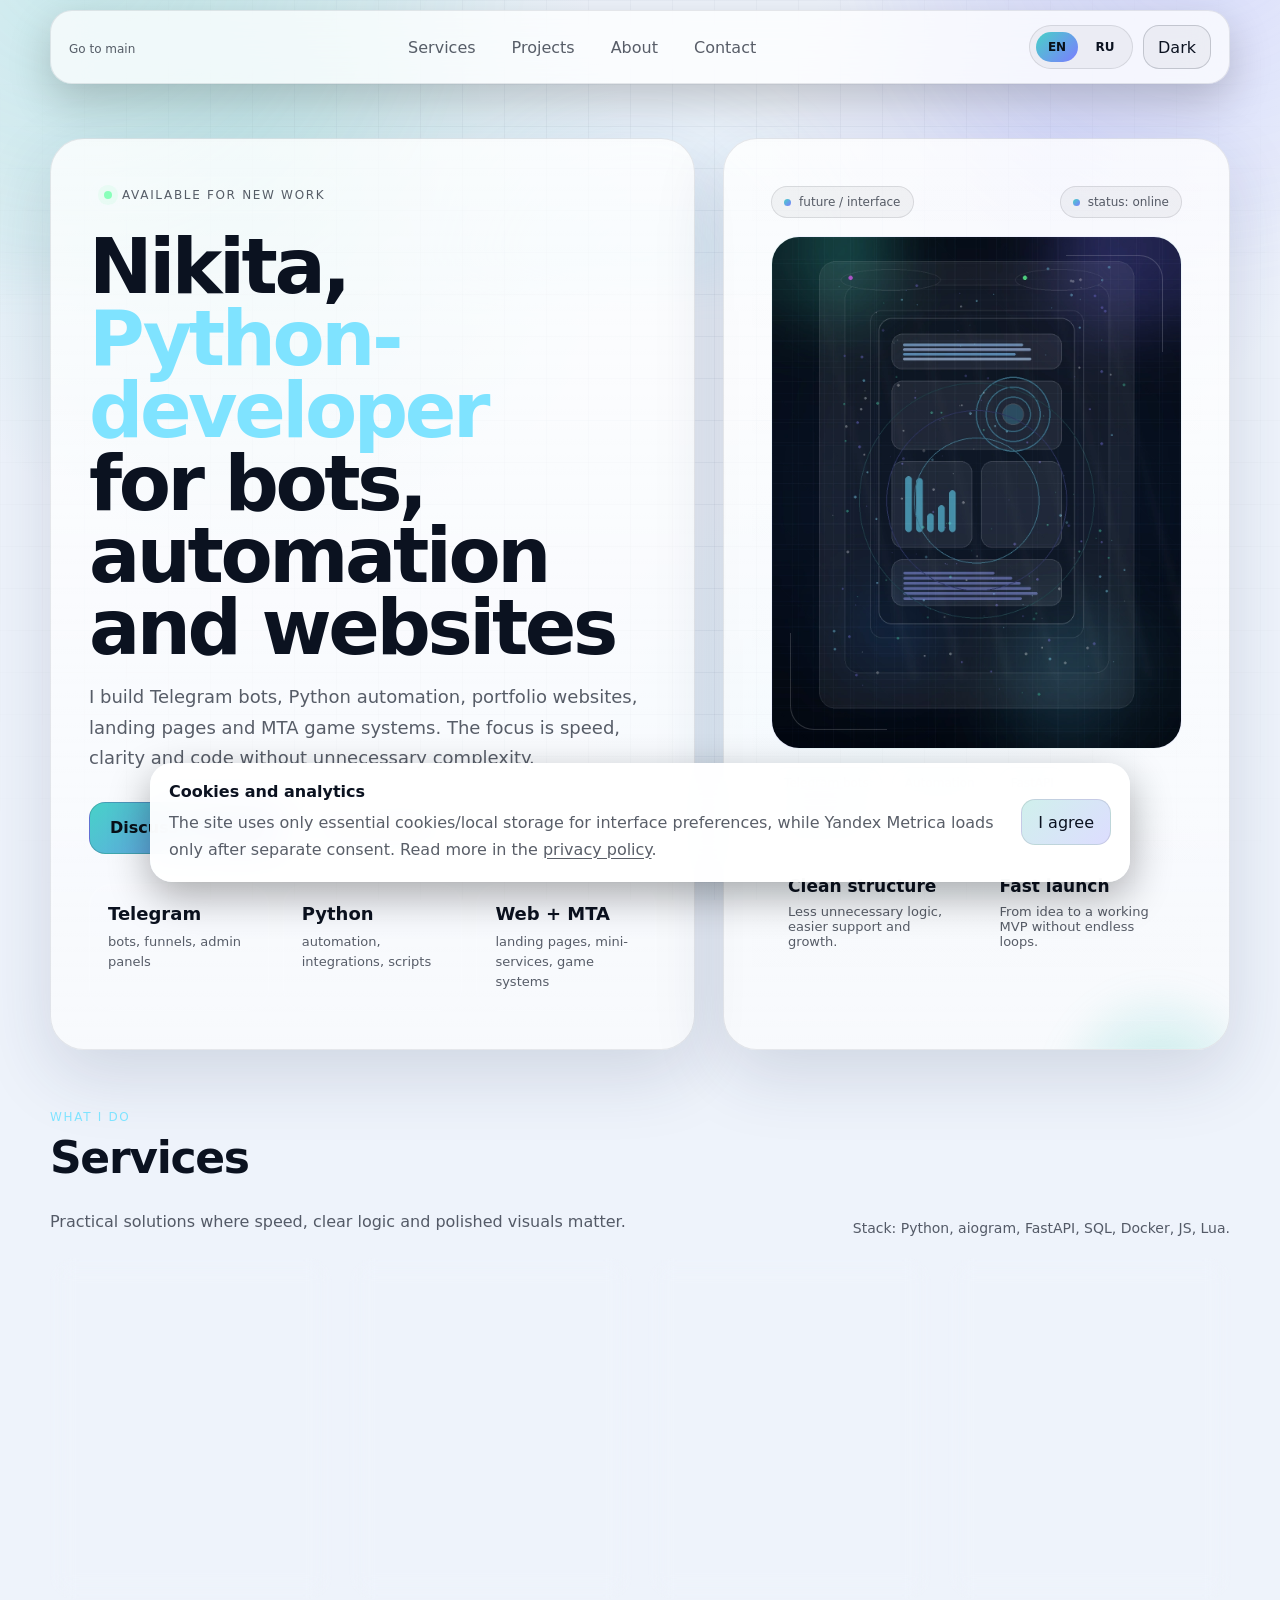
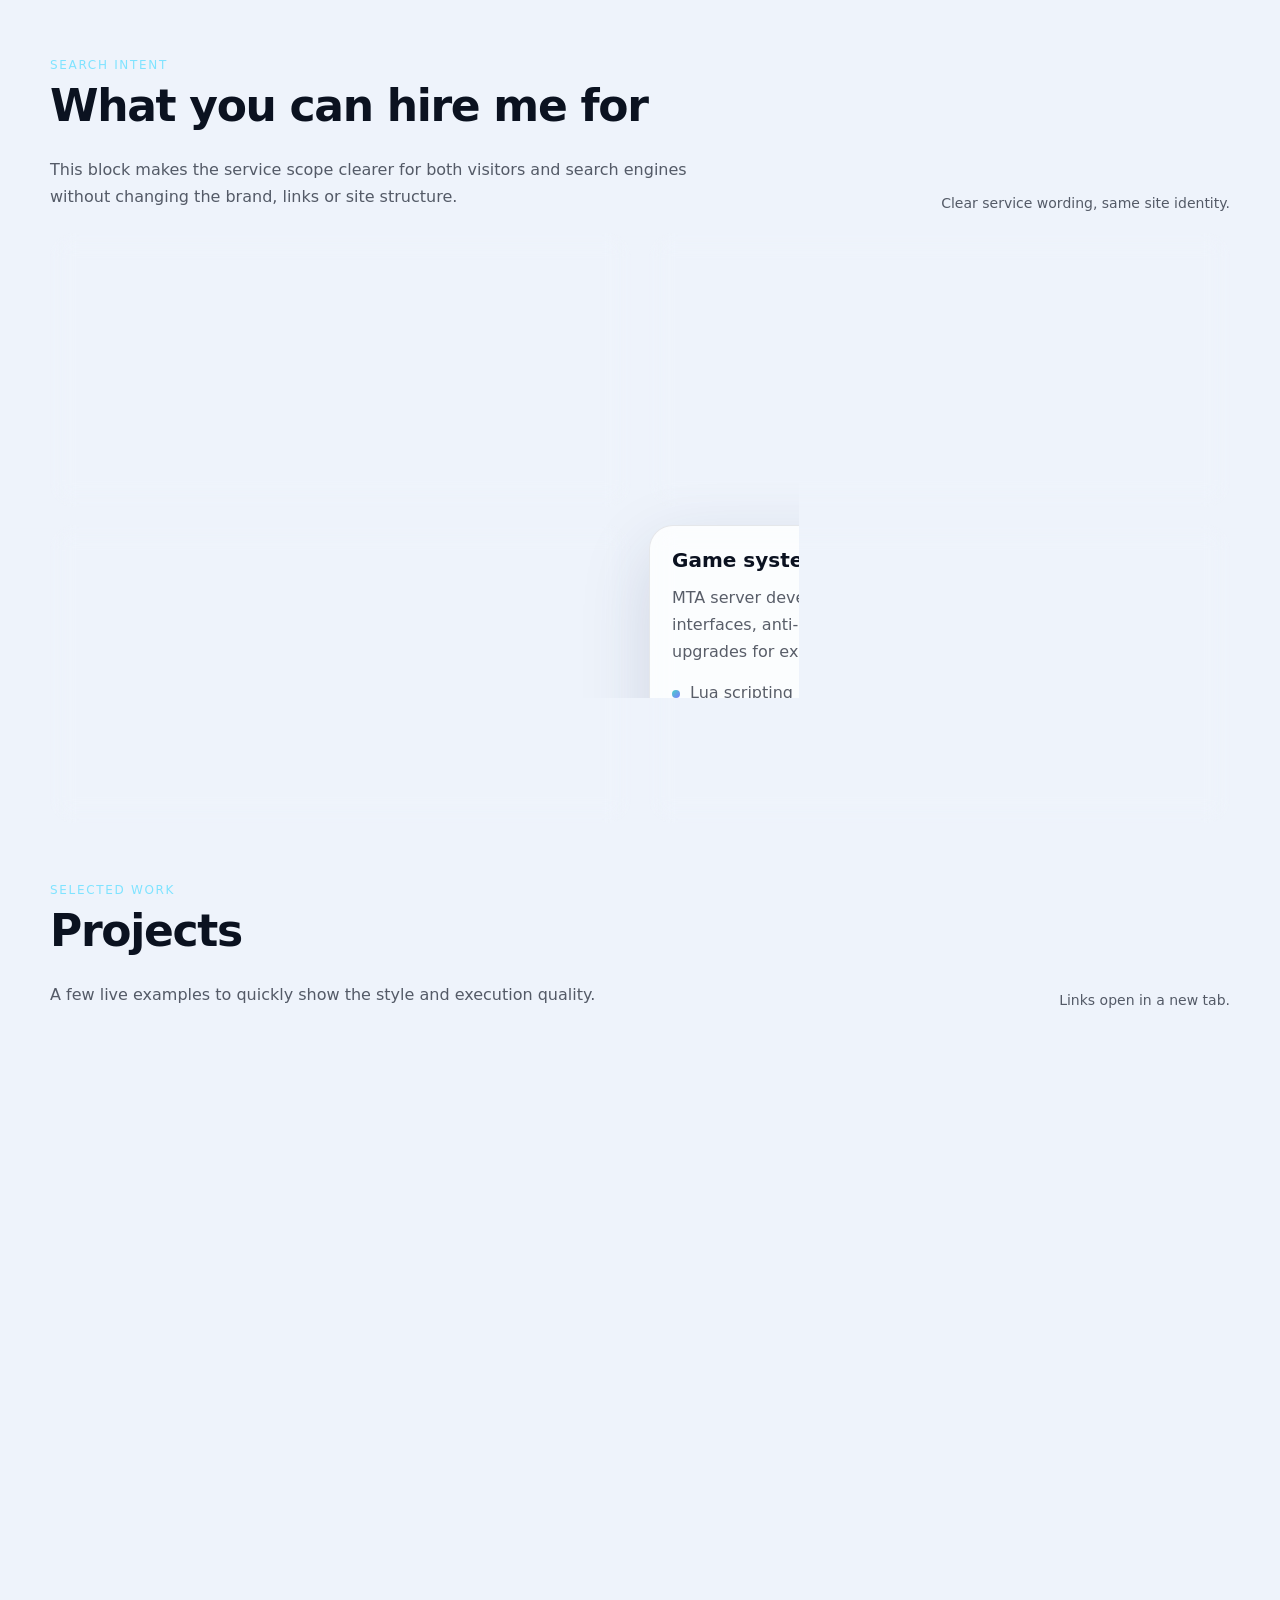
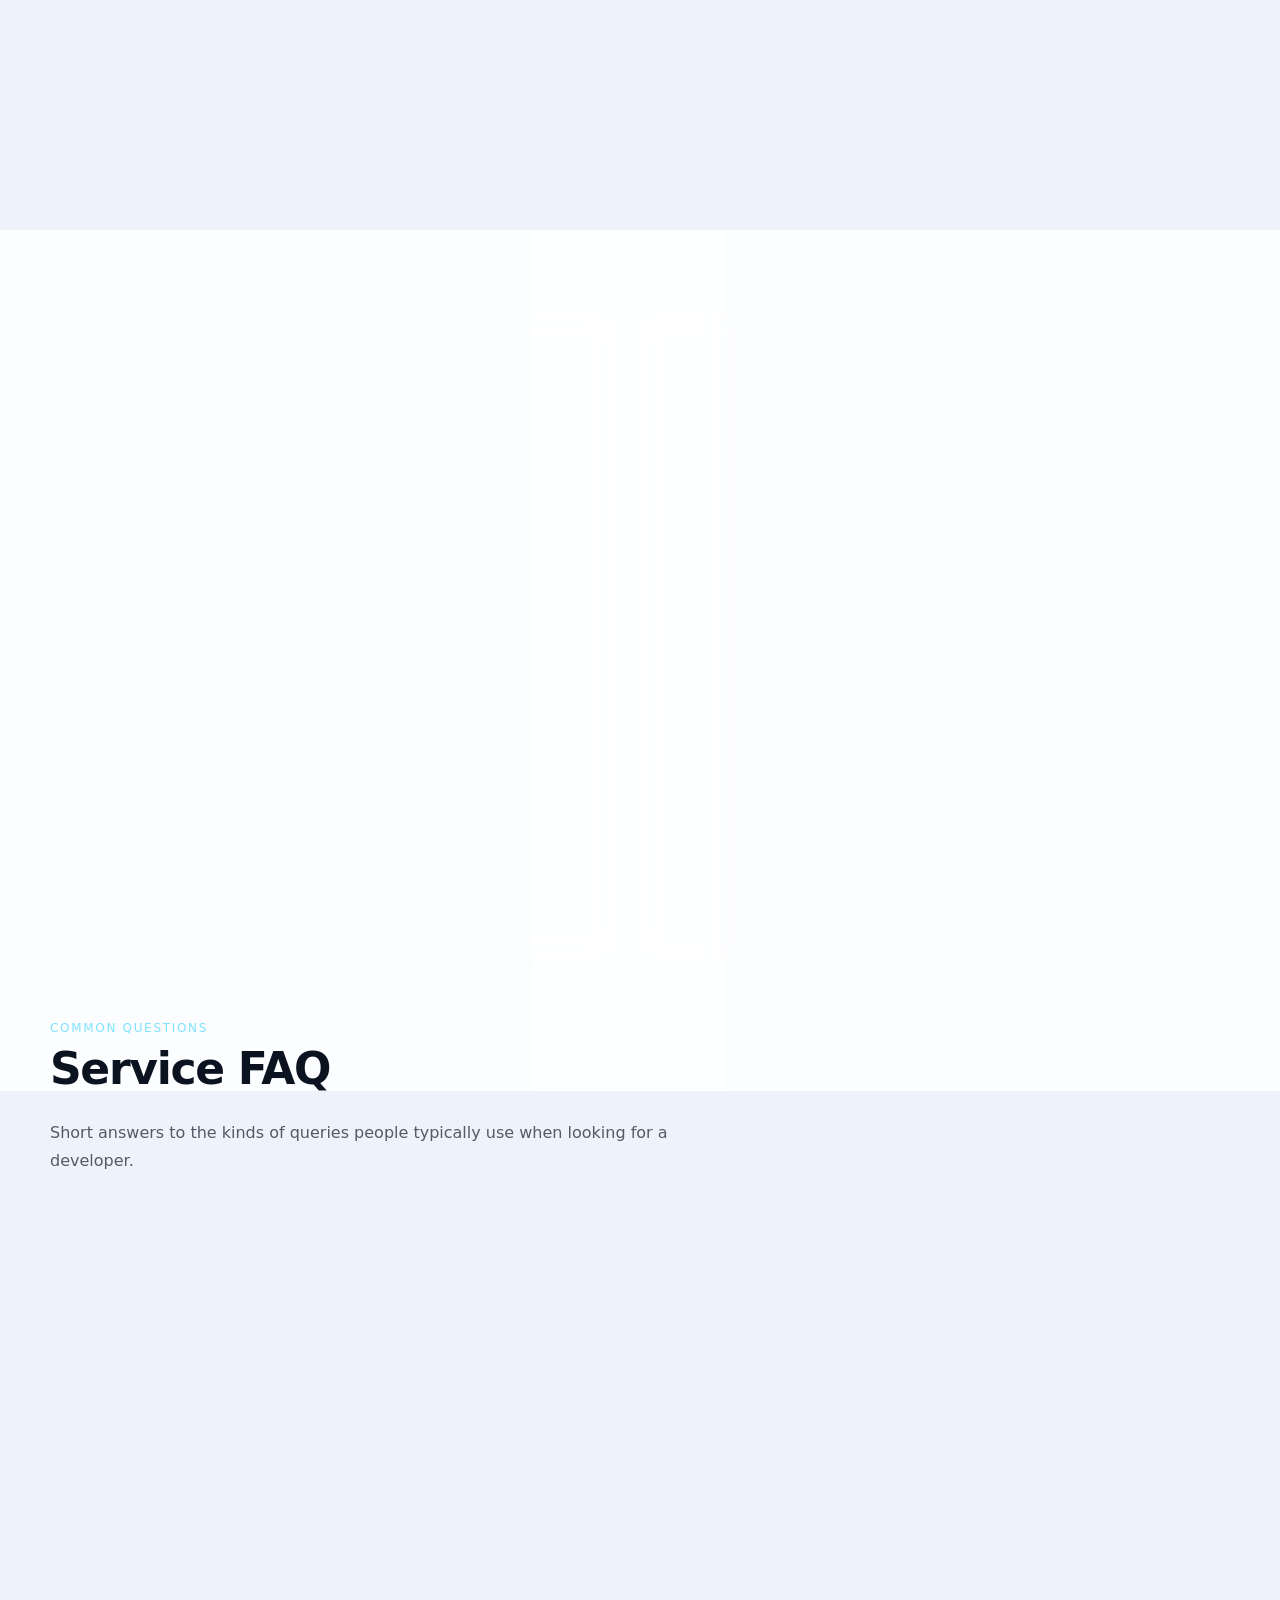
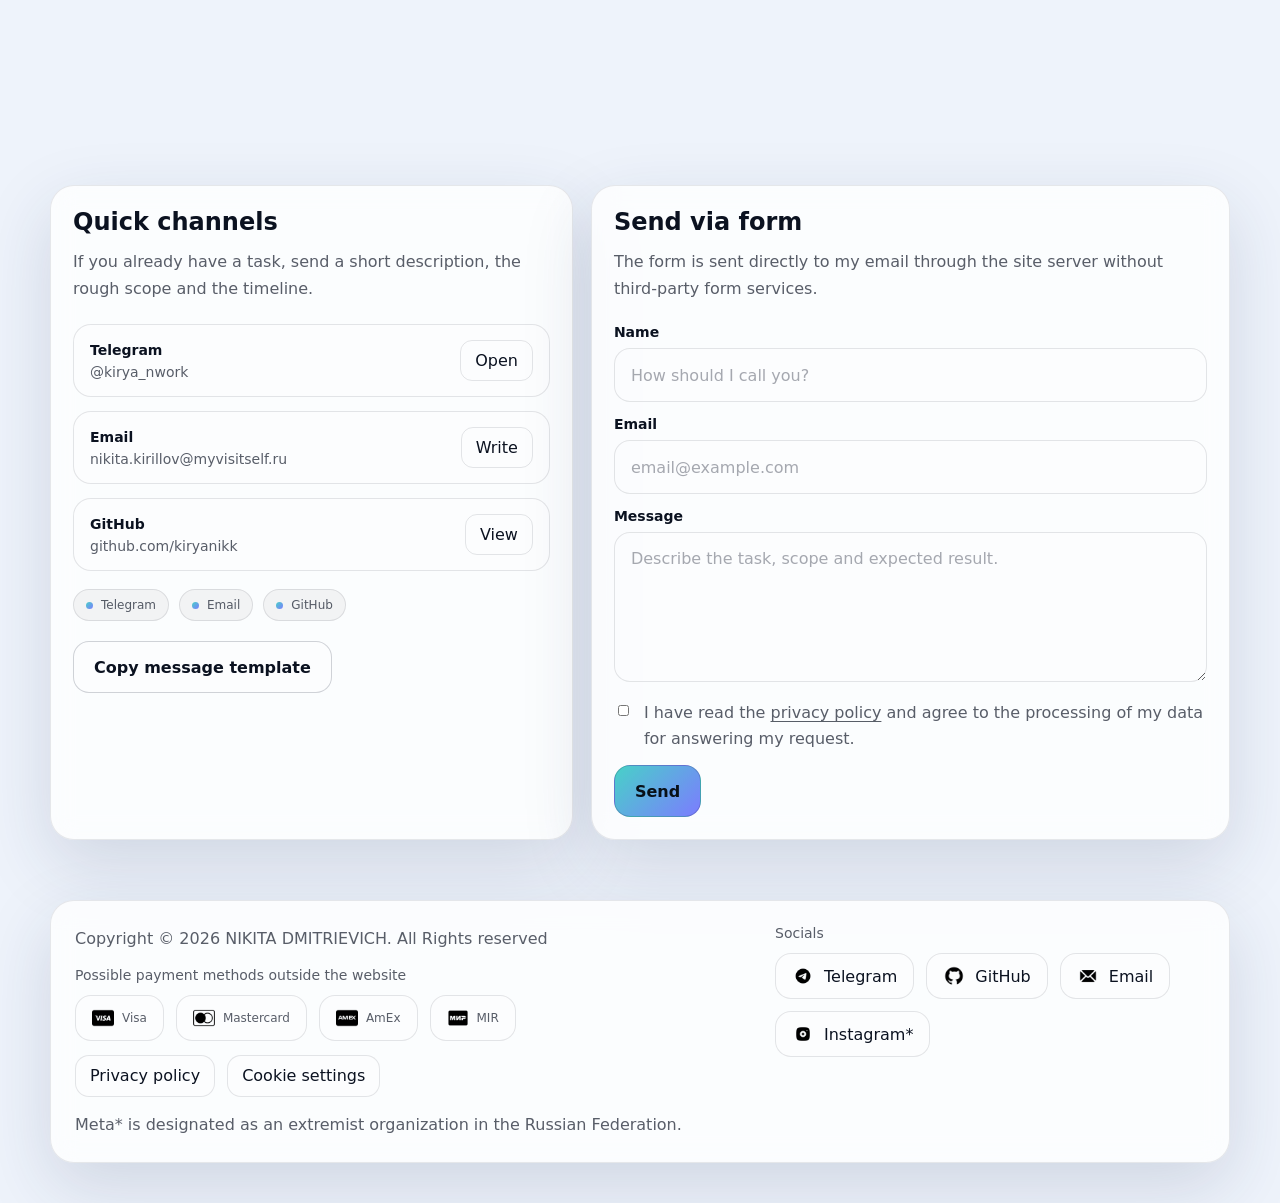
==== en/index.html @ 53a85796 "Add files via upload" ====
<!doctype html>
<html lang="en">
<head>
  <meta charset="utf-8">
  <meta name="viewport" content="width=device-width, initial-scale=1">
  <meta name="referrer" content="strict-origin-when-cross-origin">
  <meta name="format-detection" content="telephone=no, email=no, address=no">
  <meta name="color-scheme" content="dark light">
  <meta name="theme-color" content="#081018">
  <meta name="robots" content="index,follow,max-image-preview:large,max-snippet:-1,max-video-preview:-1">
  <meta name="author" content="Никита Дмитриевич">
  <meta name="description" content="myvisitself is Nikita’s website. Python development for Telegram bots, automation, compact websites, landing pages, API integrations and MTA game systems.">
  <title>myvisitself — Nikita, Python Developer | Telegram Bots, Automation, Websites</title>
  <link rel="canonical" href="https://myvisitself.ru/en/">
  <link rel="alternate" hreflang="ru" href="https://myvisitself.ru/ru/">
  <link rel="alternate" hreflang="en" href="https://myvisitself.ru/en/">
  <link rel="alternate" hreflang="x-default" href="https://myvisitself.ru/ru/">
  <link rel="icon" href="/assets/favicon.png" type="image/png" sizes="64x64">
  <link rel="apple-touch-icon" href="/assets/favicon.png">
  <link rel="manifest" href="/site.webmanifest">
  <link rel="preload" as="image" href="/assets/future-visual.webp" fetchpriority="high">
  <meta property="og:type" content="website">
  <meta property="og:site_name" content="myvisitself">
  <meta property="og:locale" content="en_US">
  <meta property="og:title" content="myvisitself — Nikita, Python Developer | Telegram Bots, Automation, Websites">
  <meta property="og:description" content="myvisitself is Nikita’s website. Python development for Telegram bots, automation, compact websites, landing pages, API integrations and MTA game systems.">
  <meta property="og:url" content="https://myvisitself.ru/en/">
  <meta property="og:image" content="https://myvisitself.ru/assets/future-visual.jpg">
  <meta property="og:image:alt" content="Futuristic interface illustration">
  <meta name="twitter:card" content="summary_large_image">
  <meta name="twitter:title" content="myvisitself — Nikita, Python Developer | Telegram Bots, Automation, Websites">
  <meta name="twitter:description" content="myvisitself is Nikita’s website. Python development for Telegram bots, automation, compact websites, landing pages, API integrations and MTA game systems.">
  <meta name="twitter:image" content="https://myvisitself.ru/assets/future-visual.jpg">
  <script type="application/ld+json">{"@context":"https://schema.org","@graph":[{"@type":"WebSite","name":"myvisitself","url":"https://myvisitself.ru/en/","inLanguage":"en"},{"@type":"ProfessionalService","name":"myvisitself","url":"https://myvisitself.ru/en/","image":"https://myvisitself.ru/assets/future-visual.jpg","description":"Nikita's website. Python development for Telegram bots, automation, portfolio websites, landing pages, API integrations and MTA game systems.","areaServed":["Worldwide"],"availableLanguage":["en","ru"],"serviceType":["Telegram bot development","Python automation","Landing pages and portfolio websites","API integrations","MTA systems"],"provider":{"@type":"Person","name":"Nikita","jobTitle":"Python Developer","email":"mailto:nikita.kirillov@myvisitself.ru","sameAs":["https://t.me/kiryanikkk","https://github.com/kiryanikk","https://instagram.com/_kiryanik_cheb/"],"knowsAbout":["Python","Telegram bots","Automation","FastAPI","Web development","MTA scripting"]},"hasOfferCatalog":{"@type":"OfferCatalog","name":"Services","itemListElement":[{"@type":"Offer","itemOffered":{"@type":"Service","name":"Telegram bots","description":"Bots for leads, sales, payments, bonus systems and admin workflows."}},{"@type":"Offer","itemOffered":{"@type":"Service","name":"Python automation","description":"Parsing, reports, file pipelines, integrations and repetitive workflows."}},{"@type":"Offer","itemOffered":{"@type":"Service","name":"Compact websites","description":"Portfolio websites, landing pages and promo pages with a UX focus."}},{"@type":"Offer","itemOffered":{"@type":"Service","name":"MTA systems","description":"Gameplay logic, economy, interfaces and server-side utilities."}}]}},{"@type":"FAQPage","mainEntity":[{"@type":"Question","name":"Can I order a Telegram bot for leads, payments or a bonus system?","acceptedAnswer":{"@type":"Answer","text":"Yes. The site offers Telegram bot development for sales, leads, bonus systems, admin tools and integrations."}},{"@type":"Question","name":"Do you build Python automation and API integrations?","acceptedAnswer":{"@type":"Answer","text":"Yes. The services include parsing, reporting, file pipelines, API integrations and repetitive workflows in Python."}},{"@type":"Question","name":"Can I order a compact portfolio site or landing page?","acceptedAnswer":{"@type":"Answer","text":"Yes. The site offers compact websites, landing pages, promo pages and simple services with a focus on UX and performance."}},{"@type":"Question","name":"Do you take MTA development tasks?","acceptedAnswer":{"@type":"Answer","text":"Yes. One of the service areas is MTA systems, including gameplay logic, economy, interfaces, anti-abuse and server-side utilities."}}]}]}</script>
  <link rel="stylesheet" href="/css/design.css">

  <!-- Яндекс метрика -->
  <script type="text/javascript">
      (function(m,e,t,r,i,k,a){
          m[i]=m[i]||function(){(m[i].a=m[i].a||[]).push(arguments)};
          m[i].l=1*new Date();
          for (var j = 0; j < document.scripts.length; j++) {if (document.scripts[j].src === r) { return; }}
          k=e.createElement(t),a=e.getElementsByTagName(t)[0],k.async=1,k.src=r,a.parentNode.insertBefore(k,a)
      })(window, document,'script','https://mc.yandex.ru/metrika/tag.js?id=107723810', 'ym');

      ym(107723810, 'init', {ssr:true, webvisor:true, clickmap:true, ecommerce:"dataLayer", referrer: document.referrer, url: location.href, accurateTrackBounce:true, trackLinks:true});
  </script>

  <!-- Top.Mail.Ru counter -->
  <script type="text/javascript">
  var _tmr = window._tmr || (window._tmr = []);
  _tmr.push({id: "3751291", type: "pageView", start: (new Date()).getTime()});
  (function (d, w, id) {
    if (d.getElementById(id)) return;
    var ts = d.createElement("script"); ts.type = "text/javascript"; ts.async = true; ts.id = id;
    ts.src = "https://top-fwz1.mail.ru/js/code.js";
    var f = function () {var s = d.getElementsByTagName("script")[0]; s.parentNode.insertBefore(ts, s);};
    if (w.opera == "[object Opera]") { d.addEventListener("DOMContentLoaded", f, false); } else { f(); }
  })(document, window, "tmr-code");
  </script>
  <!-- /Top.Mail.Ru counter -->


</head>
<body data-theme="dark">

  <noscript><div><img src="https://mc.yandex.ru/watch/107723810" style="position:absolute; left:-9999px;" alt="" /></div></noscript> 
  <noscript><div><img src="https://top-fwz1.mail.ru/counter?id=3751291;js=na" style="position:absolute;left:-9999px;" alt="Top.Mail.Ru" /></div></noscript>

  <a class="skip-link" href="#main">Skip to content</a>

  <!-- Возвращение к мейну -->
  <header class="topbar">
    <div class="topbar__frame">
      <a class="brand" href="#hero" aria-label="myvisitself home">
        <span class="brand__text">
          <span class="brand__subtitle">Go to main</span>
        </span>
      </a>

      <!-- навигация -->
      <nav class="nav" aria-label="Primary navigation">
        <a class="nav__link" href="#work" data-nav-link>Services</a>
        <a class="nav__link" href="#projects" data-nav-link>Projects</a>
        <a class="nav__link" href="#about" data-nav-link>About</a>
        <a class="nav__link" href="#contact" data-nav-link>Contact</a>
      </nav>

      <!-- кастомные настройки -->
      <div class="topbar__actions">
        <div class="lang-switch" aria-label="Language switcher">
          <span class="is-current">EN</span>
          <a href="/ru/">RU</a>
        </div>
        <button class="icon-btn icon-btn--wide" type="button" data-theme-toggle data-label-dark="Dark" data-label-light="Light" data-aria="Toggle theme" aria-label="Toggle theme" aria-pressed="false">
          <span data-theme-label>Light</span>
        </button>
        <button class="icon-btn mobile-toggle" type="button" data-mobile-toggle aria-expanded="false" aria-controls="mobile-menu" aria-label="Open menu">☰</button>
      </div>
    </div>
    <!-- усе та же навигация -->
    <div class="mobile-menu" id="mobile-menu" data-mobile-menu>
      <a href="#work" data-nav-link>Services</a>
      <a href="#projects" data-nav-link>Projects</a>
      <a href="#about" data-nav-link>About</a>
      <a href="#contact" data-nav-link>Contact</a>
    </div>
  </header>

  <main id="main">
    <section class="hero shell" id="hero">
      <div class="hero__grid">
        <div class="hero__copy reveal">
          <div class="kicker">available for new work</div>
          <h1 class="hero__title">
            <span>Nikita,</span>
            <span><em>Python-developer</em></span>
            <span>for bots, automation and websites</span>
          </h1>
          <p class="hero__lead">I build Telegram bots, Python automation, portfolio websites, landing pages and MTA game systems. The focus is speed, clarity and code without unnecessary complexity.</p>
          <div class="hero__actions">
            <a class="primary-btn" href="#contact">Discuss a project</a>
            <a class="secondary-btn" href="#projects">View projects</a>
          </div>
          <div class="hero__meta">
            <div class="stat">
              <div class="stat__value">Telegram</div>
              <div class="stat__label">bots, funnels, admin panels</div>
            </div>
            <div class="stat">
              <div class="stat__value">Python</div>
              <div class="stat__label">automation, integrations, scripts</div>
            </div>
            <div class="stat">
              <div class="stat__value">Web + MTA</div>
              <div class="stat__label">landing pages, mini-services, game systems</div>
            </div>
          </div>
        </div>

        <div class="hero__visual reveal">
          <div class="visual-card" data-tilt-card>
            <div class="visual-card__top">
              <span class="visual-pill">future / interface</span>
              <span class="visual-pill">status: online</span>
            </div>
            <div class="visual-portrait">
              <div class="visual-grid" aria-hidden="true"></div>
              <picture>
                <source srcset="/assets/future-visual.webp" type="image/webp">
                <img src="/assets/future-visual.jpg" alt="Futuristic interface illustration" width="1044" height="1400" loading="eager" decoding="async">
              </picture>
            </div>
            <div class="visual-badges"><span class="tech-pill">Telegram bots</span><span class="tech-pill">Automation</span><span class="tech-pill">FastAPI</span><span class="tech-pill">Responsive UI</span></div>
            <div class="visual-footer">
              <div class="visual-metric">
                <strong>Clean structure</strong>
                <span>Less unnecessary logic, easier support and growth.</span>
              </div>
              <div class="visual-metric">
                <strong>Fast launch</strong>
                <span>From idea to a working MVP without endless loops.</span>
              </div>
            </div>
          </div>
        </div>
      </div>
    </section>

    <section class="section shell" id="work">
      <div class="section__head reveal">
        <div>
          <p class="section__eyebrow">what I do</p>
          <h2 class="section__title">Services</h2>
          <p class="section__lead">Practical solutions where speed, clear logic and polished visuals matter.</p>
        </div>
        <div class="section__note">Stack: Python, aiogram, FastAPI, SQL, Docker, JS, Lua.</div>
      </div>
      <div class="grid-4">
        <article class="service-card reveal">
          <div class="card-icon">TB</div>
          <h3 class="card-title">Telegram bots</h3>
          <p class="card-text">Bots for sales, lead capture, bonus systems, admin tools and integrations.</p>
          <div class="service-tags"><span class="service-tag">aiogram</span><span class="service-tag">payments</span><span class="service-tag">CRM</span></div>
        </article>
        
        <article class="service-card reveal">
          <div class="card-icon">AU</div>
          <h3 class="card-title">Automation</h3>
          <p class="card-text">Parsing, reporting, file pipelines, API integrations and repetitive workflows.</p>
          <div class="service-tags"><span class="service-tag">Python</span><span class="service-tag">API</span><span class="service-tag">reports</span></div>
        </article>
        
        <article class="service-card reveal">
          <div class="card-icon">WB</div>
          <h3 class="card-title">Compact websites</h3>
          <p class="card-text">Landing pages, portfolio sites, promo pages and simple services with a UX focus.</p>
          <div class="service-tags"><span class="service-tag">HTML/CSS</span><span class="service-tag">JS</span><span class="service-tag">responsive</span></div>
        </article>
        
        <article class="service-card reveal">
          <div class="card-icon">GM</div>
          <h3 class="card-title">MTA systems</h3>
          <p class="card-text">Gameplay logic, economy, interfaces, anti-abuse and server-side utilities.</p>
          <div class="service-tags"><span class="service-tag">Lua</span><span class="service-tag">UI</span><span class="service-tag">server</span></div>
        </article>
        </div>
    </section>


    <section class="section shell" id="tasks">
      <div class="section__head reveal">
        <div>
          <p class="section__eyebrow">search intent</p>
          <h2 class="section__title">What you can hire me for</h2>
          <p class="section__lead">This block makes the service scope clearer for both visitors and search engines without changing the brand, links or site structure.</p>
        </div>
        <div class="section__note">Clear service wording, same site identity.</div>
      </div>
      <div class="grid-2">
        <article class="service-card reveal">
          <h3 class="card-title">Telegram bot development for business tasks</h3>
          <p class="card-text">Telegram bots for lead capture, payments, bonus systems, internal admin workflows, notifications and custom business logic.</p>
          <ul class="card-list">
            <li>Bots for sales funnels and lead generation</li>
            <li>Integrations with CRM, APIs and payment services</li>
            <li>Admin tools and automated request processing</li>
          </ul>
        </article>
        <article class="service-card reveal">
          <h3 class="card-title">Python automation and API integrations</h3>
          <p class="card-text">Python automation for repetitive workflows: parsing, reporting, spreadsheet and file handling, background scripts and service integrations.</p>
          <ul class="card-list">
            <li>Automation scripts for internal business tasks</li>
            <li>Integrations between services and databases</li>
            <li>Reports, notifications and recurring process automation</li>
          </ul>
        </article>
        <article class="service-card reveal">
          <h3 class="card-title">Portfolio websites, landing pages and promo pages</h3>
          <p class="card-text">Compact websites with clean code: portfolio sites, landing pages, promo pages, small service pages and one-page websites focused on UX and performance.</p>
          <ul class="card-list">
            <li>Responsive front-end and neat presentation</li>
            <li>Fast loading and clear content structure</li>
            <li>Prepared for indexing and relevant search queries</li>
          </ul>
        </article>
        <article class="service-card reveal">
          <h3 class="card-title">Game systems and scripts for MTA servers</h3>
          <p class="card-text">MTA server development: gameplay systems, economy logic, interfaces, anti-abuse mechanics, server-side utilities and upgrades for existing projects.</p>
          <ul class="card-list">
            <li>Lua scripting and server-side systems</li>
            <li>Interface and economy improvements</li>
            <li>Technical logic adapted to a specific server</li>
          </ul>
        </article>
      </div>
    </section>

    <section class="section shell" id="projects">
      <div class="section__head reveal">
        <div>
          <p class="section__eyebrow">selected work</p>
          <h2 class="section__title">Projects</h2>
          <p class="section__lead">A few live examples to quickly show the style and execution quality.</p>
        </div>
        <div class="section__note">Links open in a new tab.</div>
      </div>
      <div class="grid-3">
        <article class="project-card reveal">
          <div class="project-top">
            <div>
              <h3 class="card-title">Couples</h3>
              <p class="card-text">A mini-site with an emotional tone, smooth motion and a neat composition.</p>
            </div>
          </div>
          <div class="project-tags"><span class="project-tag">mini-site</span><span class="project-tag">animation</span><span class="project-tag">UI</span></div>
          <div class="project-actions">
            <a class="project-link project-link--main" href="https://kiryanikk.github.io/Couples/" target="_blank" rel="noopener noreferrer">Open project</a>
          </div>
        </article>
        
        <article class="project-card reveal">
          <div class="project-top">
            <div>
              <h3 class="card-title">Visit Altay</h3>
              <p class="card-text">A responsive landing page with travel storytelling, sections and visual rhythm.</p>
            </div>
          </div>
          <div class="project-tags"><span class="project-tag">landing</span><span class="project-tag">responsive</span><span class="project-tag">story</span></div>
          <div class="project-actions">
            <a class="project-link project-link--main" href="https://kiryanikk.github.io/Visit-About-Altay/russian.html" target="_blank" rel="noopener noreferrer">Open landing page</a>
          </div>
        </article>
        
        <article class="project-card reveal">
          <div class="project-top">
            <div>
              <h3 class="card-title">Zasidelis Adapt Bot</h3>
              <p class="card-text">A public Telegram bot you can open and test right away.</p>
            </div>
          </div>
          <div class="project-tags"><span class="project-tag">telegram</span><span class="project-tag">live bot</span><span class="project-tag">flow</span></div>
          <div class="project-actions">
            <a class="project-link project-link--main" href="https://t.me/ZasidelisAdapt_bot" target="_blank" rel="noopener noreferrer">Open in Telegram</a>
          </div>
        </article>
        </div>
    </section>

    <section class="section shell">
      <div class="section__head reveal">
        <div>
          <p class="section__eyebrow">workflow</p>
          <h2 class="section__title">Process</h2>
          <p class="section__lead">A direct and understandable path with focus on the result, not noise.</p>
        </div>
      </div>
      <div class="grid-4">
        <article class="process-card reveal">
          <div class="process-card__index">01</div>
          <h3 class="card-title" style="margin-top:16px;">Define the task</h3>
          <p class="card-text">I quickly pin down the goal, constraints and expected outcome.</p>
        </article>
        
        <article class="process-card reveal">
          <div class="process-card__index">02</div>
          <h3 class="card-title" style="margin-top:16px;">Build the core</h3>
          <p class="card-text">Logic and structure come first, details and polish follow.</p>
        </article>
        
        <article class="process-card reveal">
          <div class="process-card__index">03</div>
          <h3 class="card-title" style="margin-top:16px;">Polish the UX</h3>
          <p class="card-text">I remove clutter, improve readability and speed up user flows.</p>
        </article>
        
        <article class="process-card reveal">
          <div class="process-card__index">04</div>
          <h3 class="card-title" style="margin-top:16px;">Deliver cleanly</h3>
          <p class="card-text">Ready project, readable code and a clean handoff.</p>
        </article>
        </div>
    </section>

    <section class="section shell" id="about">
      <div class="section__head reveal">
        <div>
          <p class="section__eyebrow">who I am</p>
          <h2 class="section__title">About me & stack</h2>
          <p class="section__lead">Short and to the point: technical base, approach and working style.</p>
        </div>
      </div>
      <div class="about-layout">
        <article class="about-card reveal">
          <div class="about-card__grid">
            <div class="about-card__media">
              <picture>
                <source srcset="/assets/future-visual.jpg" type="image/webp">
                <img src="/assets/future-visual.jpg" alt="Nikita — Python developer for Telegram bots, automation and websites" width="1044" height="1400" loading="lazy" decoding="async">
              </picture>
            </div>
            <div class="about-card__body">
              <h3 class="card-title">A bit about me</h3>
              <p>I like composed interfaces, clear architecture and solutions that genuinely save time. I value calm communication, careful execution and the feeling that every part is exactly where it should be.</p>
              <div class="about-card__line">
        <div class="about-card__line-item">
          <strong>Speed</strong>
          <span>MVP without drag.</span>
        </div>
        
        <div class="about-card__line-item">
          <strong>Maintainability</strong>
          <span>Code without visual or logical noise.</span>
        </div>
        
        <div class="about-card__line-item">
          <strong>Focus</strong>
          <span>Only what strengthens the product.</span>
        </div>
        </div>
            </div>
          </div>
        </article>

        <article class="stack-card reveal">
          <h3>Technologies & modes</h3>
          <p>I work with a stack that covers both compact websites and more practical automation tasks.</p>
          <div class="stack-card__list">
        <div class="stack-line">
          <strong>Backend</strong>
          <span>Python • aiogram • FastAPI • REST API</span>
        </div>
        
        <div class="stack-line">
          <strong>Data</strong>
          <span>PostgreSQL • MySQL • Redis • files</span>
        </div>
        
        <div class="stack-line">
          <strong>Infra</strong>
          <span>Docker • Linux • deploy basics • logs</span>
        </div>
        
        <div class="stack-line">
          <strong>Frontend</strong>
          <span>HTML • CSS • JS • responsive UI</span>
        </div>
        
        <div class="stack-line">
          <strong>Game</strong>
          <span>Lua • MTA scripting • gameplay systems</span>
        </div>
        </div>
          <div class="toolbox">
            <div class="toolbox__row">
              <strong>Accent hue</strong>
              <span data-accent-value>176°</span>
            </div>
            <input class="range" type="range" min="0" max="360" value="176" data-accent-range aria-label="Accent hue">
            <div class="toolbox__row">
              <strong>Interface mode</strong>
              <span>Changes with the top button.</span>
            </div>
          </div>
        </article>
      </div>
    </section>


    <section class="section shell" id="faq">
      <div class="section__head reveal">
        <div>
          <p class="section__eyebrow">common questions</p>
          <h2 class="section__title">Service FAQ</h2>
          <p class="section__lead">Short answers to the kinds of queries people typically use when looking for a developer.</p>
        </div>
      </div>
      <div class="grid-2">
        <article class="contact-card reveal">
          <h3>Can I order a Telegram bot for leads, payments or a bonus system?</h3>
          <p>Yes. The service scope includes Telegram bots for sales, lead capture, bonus systems, admin tools and third-party integrations.</p>
        </article>
        <article class="contact-card reveal">
          <h3>Do you build Python automation and API integrations?</h3>
          <p>Yes. You can order parsing, reports, automated file handling, API integrations and other repetitive Python workflows.</p>
        </article>
        <article class="contact-card reveal">
          <h3>Can I order a compact portfolio site or landing page?</h3>
          <p>Yes. I build compact websites, landing pages, promo pages and portfolio-style sites with a focus on clean structure, speed and usability.</p>
        </article>
        <article class="contact-card reveal">
          <h3>Do you take MTA development tasks?</h3>
          <p>Yes. A dedicated service area is MTA development: gameplay logic, economy, interfaces, anti-abuse and server-side utilities.</p>
        </article>
      </div>
    </section>

    <section class="section shell" id="contact">
      <div class="section__head reveal">
        <div>
          <p class="section__eyebrow">connect</p>
          <h2 class="section__title">Contact</h2>
          <p class="section__lead">You can contact me directly or send a message through the form.</p>
        </div>
      </div>

      <div class="contact-layout">
        <article class="contact-card reveal">
          <h3>Quick channels</h3>
          <p>If you already have a task, send a short description, the rough scope and the timeline.</p>
          <div class="contact-list">
        <div class="contact-item">
          <div class="contact-item__meta">
            <strong>Telegram</strong>
            <span>@kirya_nwork</span>
          </div>
          <a class="contact-item__link" href="https://t.me/kirya_nwork" target="_blank" rel="noopener noreferrer">Open</a>
        </div>
        
        <div class="contact-item">
          <div class="contact-item__meta">
            <strong>Email</strong>
            <span>nikita.kirillov@myvisitself.ru</span>
          </div>
          <a class="contact-item__link" href="mailto:nikita.kirillov@myvisitself.ru">Write</a>
        </div>
        
        <div class="contact-item">
          <div class="contact-item__meta">
            <strong>GitHub</strong>
            <span>github.com/kiryanikk</span>
          </div>
          <a class="contact-item__link" href="https://github.com/kiryanikk" target="_blank" rel="noopener noreferrer">View</a>
        </div>
        </div>
          <div class="contact-chips">
            <span class="contact-chip">Telegram</span>
            <span class="contact-chip">Email</span>
            <span class="contact-chip">GitHub</span>
          </div>
          <div class="project-actions" style="margin-top:20px;">
            <button class="copy-btn" type="button" data-copy-message data-copy-text="Hi! I want to discuss a project. Task: ... Timeline: ... Expected result: ..." data-success="Template copied" data-fail="Copy failed">Copy message template</button>
          </div>
          <div class="section__note" data-copy-status style="margin-top:10px;"></div>
        </article>

        
        <article class="contact-card reveal">
          <h3>Send via form</h3>
          <p>The form is sent directly to my email through the site server without third-party form services.</p>
          <form class="form" method="POST" action="/contact.php" accept-charset="UTF-8" data-contact-form>
            <div class="form__row">
              <label class="form__label" for="name">Name</label>
              <input class="form__input" id="name" name="name" maxlength="80" autocomplete="name" placeholder="How should I call you?" required>
            </div>
            <div class="form__row">
              <label class="form__label" for="email">Email</label>
              <input class="form__input" id="email" name="email" type="email" inputmode="email" autocomplete="email" placeholder="email@example.com" maxlength="120" required>
            </div>
            <div class="form__row">
              <label class="form__label" for="message">Message</label>
              <textarea class="form__input" id="message" name="message" minlength="10" maxlength="2000" placeholder="Describe the task, scope and expected result." required></textarea>
              <input type="text" name="_gotcha" tabindex="-1" autocomplete="off" hidden>
              <input type="hidden" name="site_language" value="en">
              <input type="hidden" name="page_url" value="https://myvisitself.ru/en/">
              <input type="hidden" name="form_started_at" data-form-started-at value="">
            </div>
            <div class="form__row form__row--checkbox">
              <label class="consent-check" for="privacyConsent">
                <input id="privacyConsent" name="privacyConsent" type="checkbox" required>
                <span>I have read the <a href="/en/privacy/">privacy policy</a> and agree to the processing of my data for answering my request.</span>
              </label>
            </div>
            <div class="form__actions">
              <button class="submit-btn" type="submit" data-submit-button data-sending="Sending…">Send</button>
              <span class="form__status" data-form-status aria-live="polite" data-success="Message sent ✅" data-error="Unable to send the email. Please try again later or contact me directly."></span>
            </div>
          </form>
        </article>

      </div>
    </section>
  </main>

  
  <footer class="footer shell">
    <div class="footer__wrap reveal">
      <div class="footer__meta">
        <div class="footer__copy">Copyright © <span data-year></span> NIKITA DMITRIEVICH. All Rights reserved</div>
        <div>
          <div class="section__note">Possible payment methods outside the website</div>
          <div class="payments" style="margin-top:12px;"><span class="payment-chip"><img src="/assets/icons/pay/visa.png" alt="Visa">Visa</span><span class="payment-chip"><img src="/assets/icons/pay/mastercard.png" alt="Mastercard">Mastercard</span><span class="payment-chip"><img src="/assets/icons/pay/amex.png" alt="American Express">AmEx</span><span class="payment-chip"><img src="/assets/icons/pay/mir.png" alt="MIR">MIR</span></div>
        </div>
        <div class="footer__legal-links">
          <a href="/en/privacy/">Privacy policy</a>
          <button type="button" class="legal-button" data-open-cookie-settings>Cookie settings</button>
        </div>
        <div class="footer__legal">Meta* is designated as an extremist organization in the Russian Federation.</div>
      </div>
      <div class="footer__right">
        <div>
          <div class="section__note">Socials</div>
          <div class="socials" style="margin-top:12px;"><a href="https://t.me/kirya_nwork" target="_blank" rel="noopener noreferrer"><img src="/assets/icons/telegram.png" alt="">Telegram</a><a href="https://github.com/kiryanikk" target="_blank" rel="noopener noreferrer"><img src="/assets/icons/github.png" alt="">GitHub</a><a href="mailto:nikita.kirillov@myvisitself.ru"><img src="/assets/icons/email.png" alt="">Email</a><a href="https://instagram.com/_kiryanik_cheb/" target="_blank" rel="noopener noreferrer"><img src="/assets/icons/instagram.png" alt="">Instagram*</a></div>
        </div>
      </div>
    </div>
  </footer>

  <div class="cookie-banner" data-cookie-banner hidden>
    <div class="cookie-banner__panel" role="dialog" aria-live="polite" aria-label="Cookie settings">
      <div class="cookie-banner__copy">
        <strong>Cookies and analytics</strong>
        <p>The site uses only essential cookies/local storage for interface preferences, while Yandex Metrica loads only after separate consent. Read more in the <a href="/en/privacy/">privacy policy</a>.</p>
      </div>
      <div class="cookie-banner__actions">
        <button class="cookie-btn cookie-btn--primary" type="button" data-cookie-accept>I agree</button>
      </div>
    </div>
  </div>
  <script src="/js/script.js" defer></script>
</body>
</html>
---- css/design.css ----
:root {
  --bg: #070c14;
  --bg-soft: #0b1220;
  --panel: rgba(11, 18, 32, 0.72);
  --panel-strong: rgba(12, 20, 36, 0.92);
  --panel-light: rgba(255, 255, 255, 0.06);
  --line: rgba(255, 255, 255, 0.1);
  --line-strong: rgba(255, 255, 255, 0.18);
  --text: #e8eef8;
  --muted: rgba(232, 238, 248, 0.7);
  --accent: #49c5b6;
  --accent-2: #7c7cff;
  --accent-3: #7fe3ff;
  --good: #89ffba;
  --danger: #ff8b99;
  --shadow: 0 24px 80px rgba(0, 0, 0, 0.45);
  --radius: 24px;
  --radius-lg: 34px;
  --container: min(1180px, calc(100% - 32px));
  --grid: rgba(117, 136, 173, 0.16);
  --chip: rgba(255, 255, 255, 0.06);
  --chip-border: rgba(255, 255, 255, 0.14);
  --hero-glow: radial-gradient(circle at 20% 20%, rgba(73, 197, 182, 0.22), transparent 28%),
    radial-gradient(circle at 82% 18%, rgba(124, 124, 255, 0.22), transparent 22%),
    radial-gradient(circle at 68% 84%, rgba(127, 227, 255, 0.14), transparent 26%);
  --font: Inter, ui-sans-serif, system-ui, -apple-system, BlinkMacSystemFont, "Segoe UI", sans-serif;
  --mono: ui-monospace, SFMono-Regular, Menlo, Monaco, Consolas, "Liberation Mono", monospace;
}

body[data-theme="light"] {
  --bg: #eef3fb;
  --bg-soft: #f8fbff;
  --panel: rgba(255, 255, 255, 0.78);
  --panel-strong: rgba(255, 255, 255, 0.96);
  --panel-light: rgba(10, 20, 40, 0.05);
  --line: rgba(8, 18, 36, 0.09);
  --line-strong: rgba(8, 18, 36, 0.18);
  --text: #0b1220;
  --muted: rgba(11, 18, 32, 0.68);
  --chip: rgba(7, 12, 20, 0.04);
  --chip-border: rgba(7, 12, 20, 0.1);
  --grid: rgba(20, 35, 66, 0.1);
  --hero-glow: radial-gradient(circle at 20% 20%, rgba(73, 197, 182, 0.2), transparent 30%),
    radial-gradient(circle at 82% 18%, rgba(124, 124, 255, 0.16), transparent 22%),
    radial-gradient(circle at 68% 84%, rgba(127, 227, 255, 0.12), transparent 26%);
  --shadow: 0 24px 70px rgba(35, 50, 86, 0.15);
}

* { box-sizing: border-box; }
html { scroll-behavior: smooth; }
body {
  margin: 0;
  font-family: var(--font);
  color: var(--text);
  background-color: var(--bg);
  background-image:
    var(--hero-glow),
    linear-gradient(180deg, rgba(8,12,20,0.88), rgba(8,12,20,0.95));
  background-attachment: fixed;
  min-height: 100%;
  overflow-x: hidden;
}
body[data-theme="light"] {
  background-color: var(--bg);
  background-image:
    var(--hero-glow),
    linear-gradient(180deg, rgba(238,243,251,0.82), rgba(238,243,251,0.94));
}
body::before {
  content: "";
  position: fixed;
  inset: 0;
  pointer-events: none;
  background-image:
    linear-gradient(var(--grid) 1px, transparent 1px),
    linear-gradient(90deg, var(--grid) 1px, transparent 1px);
  background-size: 42px 42px;
  mask-image: radial-gradient(circle at center, black 36%, transparent 100%);
  opacity: 0.45;
  z-index: -2;
}
body::after {
  content: "";
  position: fixed;
  inset: -15% -5% auto;
  height: 420px;
  pointer-events: none;
  background:
    radial-gradient(circle at 10% 20%, rgba(73,197,182,0.18), transparent 34%),
    radial-gradient(circle at 90% 10%, rgba(124,124,255,0.18), transparent 28%),
    radial-gradient(circle at 50% 100%, rgba(127,227,255,0.12), transparent 30%);
  filter: blur(18px);
  z-index: -1;
}

img { display: block; max-width: 100%; height: auto; }
a { color: inherit; text-decoration: none; }
a:hover { text-decoration: none; }
button, input, textarea { font: inherit; }
button { cursor: pointer; }


/* text-only selection */
::selection {
  background-color: transparent !important;
  color: #6f95ff !important;
  text-shadow: none !important;
}

::-moz-selection {
  background-color: transparent !important;
  color: #6f95ff !important;
  text-shadow: none !important;
}

:focus-visible {
  outline: 2px solid rgba(73,197,182,0.75);
  outline-offset: 3px;
}

.skip-link {
  position: absolute;
  left: -999px;
  top: -999px;
  padding: 12px 16px;
  border-radius: 14px;
  background: var(--panel-strong);
  border: 1px solid var(--line-strong);
  z-index: 100;
}
.skip-link:focus {
  left: 16px;
  top: 16px;
}

.shell {
  width: var(--container);
  margin: 0 auto;
}

.topbar {
  position: sticky;
  top: 0;
  z-index: 40;
  padding-top: 10px;
}
.topbar__frame {
  width: var(--container);
  margin: 0 auto;
  min-height: 72px;
  display: flex;
  align-items: center;
  justify-content: space-between;
  gap: 18px;
  padding: 14px 18px;
  border: 1px solid var(--line);
  border-radius: 22px;
  background: rgba(10, 16, 29, 0.62);
  backdrop-filter: blur(18px);
  box-shadow: 0 16px 44px rgba(0,0,0,0.2);
}
body[data-theme="light"] .topbar__frame {
  background: rgba(255,255,255,0.72);
}

.brand {
  display: flex;
  align-items: center;
  gap: 12px;
  min-width: 0;
}
.brand__mark {
  width: 42px;
  height: 42px;
  border-radius: 14px;
  display: grid;
  place-items: center;
  font-weight: 800;
  font-size: 14px;
  color: #081018;
  background: linear-gradient(135deg, var(--accent), var(--accent-2));
  box-shadow: 0 10px 26px rgba(73,197,182,0.25);
}
.brand__text {
  min-width: 0;
}
.brand__title {
  font-size: 14px;
  font-weight: 700;
  letter-spacing: 0.04em;
  text-transform: uppercase;
}
.brand__subtitle {
  color: var(--muted);
  font-size: 12px;
}

.nav {
  display: flex;
  align-items: center;
  gap: 6px;
  flex-wrap: wrap;
  justify-content: center;
}
.nav__link {
  padding: 10px 14px;
  border-radius: 999px;
  color: var(--muted);
  border: 1px solid transparent;
  transition: 0.25s ease;
}
.nav__link:hover,
.nav__link.is-active {
  color: var(--text);
  background: var(--chip);
  border-color: var(--chip-border);
}

.topbar__actions {
  display: flex;
  align-items: center;
  gap: 10px;
}
.lang-switch {
  display: inline-flex;
  align-items: center;
  gap: 6px;
  padding: 6px;
  border-radius: 999px;
  background: var(--chip);
  border: 1px solid var(--chip-border);
}
.lang-switch a,
.lang-switch span {
  min-width: 42px;
  padding: 8px 10px;
  border-radius: 999px;
  font-weight: 700;
  font-size: 12px;
  text-align: center;
}
.lang-switch .is-current {
  color: #081018;
  background: linear-gradient(135deg, var(--accent), var(--accent-2));
}
.icon-btn,
.primary-btn,
.secondary-btn,
.submit-btn,
.copy-btn {
  border: 1px solid var(--line-strong);
  border-radius: 16px;
  transition: transform 0.25s ease, border-color 0.25s ease, background 0.25s ease, box-shadow 0.25s ease;
}
.icon-btn {
  width: 44px;
  height: 44px;
  display: inline-grid;
  place-items: center;
  color: var(--text);
  background: var(--chip);
}
.icon-btn--wide {
  width: auto;
  min-width: 44px;
  padding: 0 14px;
}
.icon-btn:hover,
.primary-btn:hover,
.secondary-btn:hover,
.submit-btn:hover,
.copy-btn:hover {
  transform: translateY(-2px);
  border-color: rgba(73,197,182,0.38);
  box-shadow: 0 10px 26px rgba(73,197,182,0.14);
}
.mobile-toggle {
  display: none;
}

.mobile-menu {
  display: none;
  width: var(--container);
  margin: 10px auto 0;
  padding: 16px;
  border-radius: 22px;
  border: 1px solid var(--line);
  background: var(--panel-strong);
  box-shadow: var(--shadow);
}
.mobile-menu.is-open {
  display: grid;
  gap: 10px;
}
.mobile-menu a {
  padding: 12px 14px;
  border-radius: 14px;
  border: 1px solid transparent;
  color: var(--muted);
}
.mobile-menu a:hover,
.mobile-menu a.is-active {
  color: var(--text);
  background: var(--chip);
  border-color: var(--chip-border);
}

.hero {
  padding: 54px 0 30px;
}
.hero__grid {
  display: grid;
  grid-template-columns: minmax(0, 1.12fr) minmax(320px, 0.88fr);
  gap: 28px;
  align-items: stretch;
}
.hero__copy,
.hero__visual {
  position: relative;
  overflow: hidden;
  border-radius: var(--radius-lg);
  border: 1px solid var(--line);
  background: linear-gradient(180deg, rgba(255,255,255,0.04), rgba(255,255,255,0.015));
  box-shadow: var(--shadow);
}
body[data-theme="light"] .hero__copy,
body[data-theme="light"] .hero__visual {
  background: linear-gradient(180deg, rgba(255,255,255,0.8), rgba(255,255,255,0.56));
}
.hero__copy {
  padding: 38px;
}
.hero__copy::before,
.hero__visual::before,
.panel::before,
.project-card::before,
.contact-card::before,
.process-card::before,
.service-card::before,
.about-card::before,
.stack-card::before,
.footer__wrap::before {
  content: "";
  position: absolute;
  inset: 1px;
  border-radius: inherit;
  pointer-events: none;
  border: 1px solid rgba(255,255,255,0.05);
  mask: linear-gradient(#fff 0 0) content-box, linear-gradient(#fff 0 0);
  mask-composite: exclude;
}
.kicker {
  display: inline-flex;
  align-items: center;
  gap: 10px;
  margin-bottom: 18px;
  padding: 10px 14px;
  border-radius: 999px;
  color: var(--muted);
  font-size: 12px;
  letter-spacing: 0.14em;
  text-transform: uppercase;
  background: rgba(255,255,255,0.04);
  border: 1px solid rgba(255,255,255,0.08);
}
.kicker::before {
  content: "";
  width: 8px;
  height: 8px;
  border-radius: 50%;
  background: var(--good);
  box-shadow: 0 0 0 6px rgba(137,255,186,0.12);
}
.hero__title {
  margin: 0;
  font-size: clamp(42px, 7vw, 76px);
  line-height: 0.95;
  letter-spacing: -0.045em;
}
.hero__title span {
  display: block;
}
.hero__title em {
  font-style: normal;
  color: var(--accent-3);
}
.hero__lead {
  max-width: 64ch;
  margin: 18px 0 0;
  font-size: 18px;
  line-height: 1.7;
  color: var(--muted);
}
.hero__actions {
  display: flex;
  flex-wrap: wrap;
  gap: 12px;
  margin-top: 28px;
}
.primary-btn,
.secondary-btn,
.submit-btn,
.copy-btn {
  display: inline-flex;
  align-items: center;
  justify-content: center;
  gap: 10px;
  min-height: 52px;
  padding: 0 20px;
  font-weight: 700;
}
.primary-btn,
.submit-btn {
  color: #081018;
  background: linear-gradient(135deg, var(--accent), var(--accent-2));
}
.secondary-btn,
.copy-btn {
  color: var(--text);
  background: rgba(255,255,255,0.03);
}
.hero__meta {
  display: grid;
  grid-template-columns: repeat(3, minmax(0, 1fr));
  gap: 14px;
  margin-top: 30px;
}
.stat {
  padding: 18px;
  border-radius: 22px;
  background: rgba(255,255,255,0.035);
  border: 1px solid rgba(255,255,255,0.08);
}
.stat__value {
  font-size: 18px;
  font-weight: 700;
}
.stat__label {
  margin-top: 8px;
  font-size: 13px;
  color: var(--muted);
  line-height: 1.55;
}

.hero__visual {
  padding: 28px;
  min-height: 100%;
  isolation: isolate;
}
.hero__visual::after {
  content: "";
  position: absolute;
  inset: auto -10% -18% auto;
  width: 240px;
  height: 240px;
  border-radius: 50%;
  background: radial-gradient(circle, rgba(73,197,182,0.32), transparent 66%);
  filter: blur(12px);
  z-index: -1;
}
.visual-card {
  position: relative;
  height: 100%;
  display: grid;
  gap: 18px;
  align-content: start;
  padding: 18px;
  border-radius: 26px;
  background: linear-gradient(180deg, rgba(255,255,255,0.05), rgba(255,255,255,0.02));
  border: 1px solid rgba(255,255,255,0.08);
  transform-style: preserve-3d;
  transition: transform 0.25s ease;
}
.visual-card__top {
  display: flex;
  align-items: center;
  justify-content: space-between;
  gap: 12px;
}
.visual-pill,
.tech-pill,
.project-tag,
.payment-chip,
.about-chip,
.stack-chip,
.contact-chip,
.service-tag {
  display: inline-flex;
  align-items: center;
  gap: 8px;
  padding: 9px 12px;
  border-radius: 999px;
  font-size: 12px;
  line-height: 1;
  border: 1px solid var(--chip-border);
  background: var(--chip);
  color: var(--muted);
}
.visual-pill::before,
.contact-chip::before,
.service-tag::before {
  content: "";
  width: 7px;
  height: 7px;
  border-radius: 50%;
  background: linear-gradient(135deg, var(--accent), var(--accent-2));
}
.visual-portrait {
  position: relative;
  border-radius: 28px;
  overflow: hidden;
  min-height: 390px;
  border: 1px solid rgba(255,255,255,0.08);
  background: linear-gradient(180deg, rgba(73,197,182,0.08), rgba(124,124,255,0.08));
}
.visual-portrait img {
  width: 100%;
  height: 100%;
  object-fit: cover;
  aspect-ratio: 4 / 5;
}
.visual-portrait::before,
.visual-portrait::after {
  content: "";
  position: absolute;
  inset: auto auto 18px 18px;
  width: 96px;
  height: 96px;
  border: 1px solid rgba(255,255,255,0.16);
  border-right: 0;
  border-top: 0;
  border-radius: 0 0 0 24px;
}
.visual-portrait::after {
  inset: 18px 18px auto auto;
  border: 1px solid rgba(255,255,255,0.16);
  border-left: 0;
  border-bottom: 0;
  border-radius: 0 24px 0 0;
}
.visual-grid {
  position: absolute;
  inset: 0;
  background-image:
    linear-gradient(rgba(255,255,255,0.08) 1px, transparent 1px),
    linear-gradient(90deg, rgba(255,255,255,0.08) 1px, transparent 1px);
  background-size: 26px 26px;
  mix-blend-mode: soft-light;
  pointer-events: none;
}
.visual-badges {
  display: flex;
  flex-wrap: wrap;
  gap: 10px;
}
.visual-footer {
  display: grid;
  grid-template-columns: repeat(2, minmax(0, 1fr));
  gap: 12px;
}
.visual-metric {
  padding: 16px;
  border-radius: 18px;
  border: 1px solid rgba(255,255,255,0.08);
  background: rgba(255,255,255,0.03);
}
.visual-metric strong {
  display: block;
  font-size: 17px;
}
.visual-metric span {
  margin-top: 8px;
  display: block;
  color: var(--muted);
  font-size: 13px;
}

.section {
  padding: 30px 0;
}
.section__head {
  display: flex;
  align-items: end;
  justify-content: space-between;
  gap: 16px;
  margin-bottom: 22px;
}
.section__eyebrow {
  margin: 0 0 8px;
  font-size: 12px;
  letter-spacing: 0.14em;
  text-transform: uppercase;
  color: var(--accent-3);
}
.section__title {
  padding-bottom: 15px;
  margin: 0;
  font-size: clamp(28px, 4vw, 44px);
  letter-spacing: -0.03em;
}
.section__lead {
  margin: 10px 0 0;
  max-width: 64ch;
  color: var(--muted);
  line-height: 1.7;
}
.section__note {
  color: var(--muted);
  font-size: 14px;
}

.grid-4,
.grid-3,
.grid-2 {
  display: grid;
  gap: 18px;
}
.grid-4 { grid-template-columns: repeat(4, minmax(0, 1fr)); }
.grid-3 { grid-template-columns: repeat(3, minmax(0, 1fr)); }
.grid-2 { grid-template-columns: repeat(2, minmax(0, 1fr)); }

.panel,
.service-card,
.project-card,
.process-card,
.about-card,
.stack-card,
.contact-card,
.footer__wrap {
  position: relative;
  overflow: hidden;
  border-radius: var(--radius);
  border: 1px solid var(--line);
  background: var(--panel);
  backdrop-filter: blur(12px);
  box-shadow: var(--shadow);
}
.service-card,
.project-card,
.process-card,
.about-card,
.stack-card,
.contact-card {
  padding: 22px;
}
.service-card,
.project-card,
.process-card,
.stack-card,
.contact-card {
  transition: transform 0.3s ease, border-color 0.3s ease, background 0.3s ease;
}
.service-card:hover,
.project-card:hover,
.process-card:hover,
.stack-card:hover,
.contact-card:hover {
  transform: translateY(-4px);
  border-color: rgba(73,197,182,0.34);
}
.card-icon {
  width: 44px;
  height: 44px;
  border-radius: 14px;
  display: grid;
  place-items: center;
  margin-bottom: 14px;
  color: #081018;
  font-weight: 800;
  background: linear-gradient(135deg, var(--accent), var(--accent-2));
}
.card-title {
  margin: 0;
  font-size: 20px;
}
.card-text {
  margin: 12px 0 0;
  line-height: 1.7;
  color: var(--muted);
}
.card-list {
  margin: 16px 0 0;
  padding: 0;
  list-style: none;
  display: grid;
  gap: 10px;
}
.card-list li {
  display: flex;
  align-items: flex-start;
  gap: 10px;
  color: var(--muted);
  line-height: 1.55;
}
.card-list li::before {
  content: "";
  flex: 0 0 auto;
  width: 8px;
  height: 8px;
  margin-top: 9px;
  border-radius: 50%;
  background: linear-gradient(135deg, var(--accent), var(--accent-2));
}
.service-tags,
.project-tags,
.payment-list,
.about-chips,
.stack-chips,
.contact-chips {
  display: flex;
  flex-wrap: wrap;
  gap: 10px;
  margin-top: 18px;
}
.project-top {
  display: flex;
  align-items: flex-start;
  justify-content: space-between;
  gap: 14px;
}
.project-actions {
  display: flex;
  flex-wrap: wrap;
  gap: 10px;
  margin-top: 18px;
}
.project-link {
  display: inline-flex;
  align-items: center;
  gap: 8px;
  padding: 12px 16px;
  border-radius: 14px;
  font-weight: 700;
  border: 1px solid var(--chip-border);
  background: rgba(255,255,255,0.03);
}
.project-link--main {
  color: #081018;
  background: linear-gradient(135deg, var(--accent), var(--accent-2));
}
.project-link:hover {
  transform: translateY(-2px);
}
.process-card__index {
  display: inline-flex;
  align-items: center;
  justify-content: center;
  width: 38px;
  height: 38px;
  border-radius: 12px;
  color: #081018;
  font-weight: 800;
  background: linear-gradient(135deg, var(--accent), var(--accent-2));
}

.about-layout {
  display: grid;
  grid-template-columns: minmax(0, 0.98fr) minmax(320px, 1.02fr);
  gap: 18px;
}
.about-card {
  padding: 0;
}
.about-card__grid {
  display: grid;
  grid-template-columns: minmax(280px, 0.86fr) minmax(0, 1.14fr);
  min-height: 100%;
}
.about-card__media {
  position: relative;
  min-height: 100%;
  overflow: hidden;
  border-right: 1px solid var(--line);
  background: linear-gradient(180deg, rgba(73,197,182,0.08), rgba(124,124,255,0.08));
}
.about-card__media img {
  width: 100%;
  height: 100%;
  object-fit: cover;
  aspect-ratio: 4 / 5;
}
.about-card__body {
  padding: 28px;
}
.about-card__body p {
  color: var(--muted);
  line-height: 1.76;
}
.about-card__line {
  display: grid;
  gap: 12px;
  margin-top: 20px;
}
.about-card__line-item {
  display: flex;
  align-items: center;
  justify-content: space-between;
  gap: 16px;
  padding: 14px 16px;
  border-radius: 16px;
  border: 1px solid var(--chip-border);
  background: rgba(255,255,255,0.03);
}
.about-card__line-item strong {
  font-size: 14px;
}
.about-card__line-item span {
  color: var(--muted);
  font-size: 14px;
  text-align: right;
}
.stack-card__list {
  display: grid;
  gap: 16px;
  margin-top: 20px;
}
.stack-line {
  display: grid;
  gap: 8px;
}
.stack-line strong {
  font-size: 15px;
}
.stack-line span {
  color: var(--muted);
  line-height: 1.65;
}
.toolbox {
  margin-top: 18px;
  display: grid;
  gap: 14px;
}
.toolbox__row {
  display: flex;
  align-items: center;
  justify-content: space-between;
  gap: 12px;
  padding: 14px 16px;
  border-radius: 16px;
  border: 1px solid var(--chip-border);
  background: rgba(255,255,255,0.03);
}
.toolbox__row span {
  color: var(--muted);
}
.range {
  width: 100%;
  accent-color: var(--accent);
}
.small-btn {
  min-height: 40px;
  padding: 0 14px;
  border-radius: 12px;
  border: 1px solid var(--chip-border);
  color: var(--text);
  background: rgba(255,255,255,0.03);
}
.small-btn:hover {
  border-color: rgba(73,197,182,0.4);
}

.contact-layout {
  display: grid;
  grid-template-columns: minmax(0, 0.9fr) minmax(0, 1.1fr);
  gap: 18px;
}
.contact-card h3,
.stack-card h3 {
  margin: 0;
  font-size: 24px;
}
.contact-card p,
.stack-card p {
  margin: 12px 0 0;
  color: var(--muted);
  line-height: 1.7;
}
.contact-list {
  display: grid;
  gap: 14px;
  margin-top: 22px;
}
.contact-item {
  display: flex;
  align-items: center;
  justify-content: space-between;
  gap: 14px;
  padding: 15px 16px;
  border-radius: 18px;
  background: rgba(255,255,255,0.03);
  border: 1px solid var(--chip-border);
}
.contact-item__meta {
  display: grid;
  gap: 6px;
}
.contact-item__meta strong {
  font-size: 14px;
}
.contact-item__meta span {
  font-size: 14px;
  color: var(--muted);
}
.contact-item__link {
  padding: 10px 14px;
  border-radius: 12px;
  border: 1px solid var(--chip-border);
  white-space: nowrap;
}
.contact-item__link:hover {
  border-color: rgba(73,197,182,0.4);
}

.form {
  display: grid;
  gap: 14px;
  margin-top: 22px;
}
.form__row {
  display: grid;
  gap: 8px;
}
.form__label {
  font-size: 14px;
  font-weight: 600;
}
.form__input {
  width: 100%;
  min-height: 54px;
  padding: 0 16px;
  border-radius: 16px;
  border: 1px solid var(--chip-border);
  background: rgba(255,255,255,0.04);
  color: var(--text);
}
textarea.form__input {
  min-height: 150px;
  padding: 16px;
  resize: vertical;
}
.form__input::placeholder {
  color: rgba(255,255,255,0.44);
}
body[data-theme="light"] .form__input::placeholder {
  color: rgba(11,18,32,0.36);
}
.form__actions {
  display: flex;
  align-items: center;
  flex-wrap: wrap;
  gap: 12px;
}
.form__status {
  color: var(--muted);
  font-size: 14px;
}
.form__status.is-error { color: var(--danger); }
.form__status.is-success { color: var(--good); }

.footer {
  padding: 30px 0 40px;
}
.footer__wrap {
  padding: 24px;
  display: grid;
  grid-template-columns: minmax(0, 1fr) auto;
  gap: 22px;
}
.footer__meta {
  display: grid;
  gap: 14px;
}
.footer__legal,
.footer__copy {
  color: var(--muted);
  line-height: 1.7;
}
.footer__right {
  display: grid;
  justify-items: end;
  gap: 16px;
}
.footer__right {
  max-width: 430px;
}
.footer__legal--right {
  text-align: right;
}
.socials,
.payments {
  display: flex;
  flex-wrap: wrap;
  gap: 12px;
}
.socials a,
.payment-chip {
  min-height: 46px;
  padding: 0 16px;
  border-radius: 16px;
  border: 1px solid var(--chip-border);
  background: rgba(255,255,255,0.03);
}
.socials a {
  display: inline-flex;
  align-items: center;
  gap: 10px;
}
.socials a:hover {
  border-color: rgba(73,197,182,0.4);
}
.payment-chip img,
.socials img {
  width: 22px;
  height: 22px;
  object-fit: contain;
}
.muted {
  color: var(--muted);
}

.reveal {
  opacity: 0;
  transform: translateY(18px);
  transition: opacity 0.6s ease, transform 0.6s ease;
}
.reveal.is-visible {
  opacity: 1;
  transform: translateY(0);
}

@media (prefers-reduced-motion: reduce) {
  html { scroll-behavior: auto; }
  *, *::before, *::after {
    animation: none !important;
    transition-duration: 0.01ms !important;
    transition-delay: 0ms !important;
  }
  .reveal { opacity: 1; transform: none; }
}

@media (max-width: 1080px) {
  .hero__grid,
  .about-layout,
  .contact-layout,
  .about-card__grid,
  .grid-4,
  .grid-3,
  .grid-2 {
    grid-template-columns: 1fr 1fr;
  }
  .hero__grid {
    grid-template-columns: 1fr;
  }
  .about-layout,
  .contact-layout,
  .about-card__grid {
    grid-template-columns: 1fr;
  }
  .about-card__media {
    min-height: 420px;
    border-right: 0;
    border-bottom: 1px solid var(--line);
  }
}

@media (max-width: 820px) {
  .topbar__frame {
    padding: 12px 14px;
  }
  .nav { display: none; }
  .mobile-toggle { display: inline-grid; }
  .topbar__actions { gap: 8px; }
  .hero__copy { padding: 28px; }
  .hero__meta,
  .visual-footer,
  .grid-4,
  .grid-3,
  .grid-2,
  .contact-layout,
  .about-layout {
    grid-template-columns: 1fr;
  }
  .section__head,
  .footer__wrap {
    grid-template-columns: 1fr;
    display: grid;
    align-items: start;
  }
  .footer__right {
    justify-items: start;
    max-width: none;
  }
  .footer__legal--right {
    text-align: left;
  }
}

@media (max-width: 580px) {
  .shell,
  .topbar__frame,
  .mobile-menu {
    width: min(100% - 20px, 1180px);
  }
  .hero {
    padding-top: 26px;
  }
  .hero__copy,
  .hero__visual,
  .service-card,
  .project-card,
  .process-card,
  .stack-card,
  .contact-card,
  .footer__wrap {
    border-radius: 22px;
  }
  .hero__copy,
  .hero__visual,
  .service-card,
  .project-card,
  .process-card,
  .stack-card,
  .contact-card,
  .footer__wrap,
  .about-card__body {
    padding: 20px;
  }
  .hero__title {
    font-size: clamp(36px, 12vw, 54px);
  }
  .project-top,
  .contact-item,
  .toolbox__row {
    grid-template-columns: 1fr;
    display: grid;
    justify-items: start;
  }
  .primary-btn,
  .secondary-btn,
  .submit-btn,
  .copy-btn,
  .project-link,
  .contact-item__link {
    width: 100%;
  }
  .hero__actions,
  .project-actions,
  .form__actions,
  .socials,
  .payments,
  .contact-chips,
  .about-chips,
  .stack-chips,
  .service-tags,
  .project-tags {
    gap: 10px;
  }
  .visual-portrait {
    min-height: 300px;
  }
}


/* v3: hard-disable selection for decorative UI */
.brand,
.brand *,
.nav,
.nav *,
.lang-switch,
.lang-switch *,
.icon-btn,
.icon-btn *,
.mobile-menu,
.mobile-menu *,
.kicker,
.kicker::before,
.primary-btn,
.primary-btn *,
.secondary-btn,
.secondary-btn *,
.visual-card,
.visual-card__top,
.visual-pill,
.visual-pill *,
.tech-pill,
.tech-pill *,
.section__eyebrow,
.section__eyebrow *,
.contact-chip,
.contact-chip *,
.payment-chip,
.payment-chip *,
.socials a,
.socials a *,
.payments img,
.visual-portrait,
.visual-portrait *,
.visual-grid {
  -webkit-user-select: none;
  user-select: none;
  -webkit-touch-callout: none;
}

/* keep real content selectable */
.hero__title,
.hero__title *,
.hero__lead,
.hero__lead *,
.section__title,
.section__title *,
.section__lead,
.section__lead *,
.card-title,
.card-title *,
.card-text,
.card-text *,
.about-card,
.about-card *,
.contact-card,
.contact-card *,
.form,
.form *,
.footer,
.footer *,
input,
textarea,
label,
p,
h1,
h2,
h3,
strong {
  -webkit-user-select: text;
  user-select: text;
}

.footer__legal-links {
  display: flex;
  flex-wrap: wrap;
  gap: 12px;
  align-items: center;
}
.footer__legal-links a,
.legal-button {
  display: inline-flex;
  align-items: center;
  min-height: 42px;
  padding: 0 14px;
  border-radius: 14px;
  border: 1px solid var(--chip-border);
  background: rgba(255,255,255,0.03);
  color: var(--text);
}
.legal-button {
  font: inherit;
}
.form__row--checkbox {
  margin-top: 4px;
}
.consent-check {
  display: grid;
  grid-template-columns: 18px 1fr;
  gap: 12px;
  align-items: start;
  color: var(--muted);
  line-height: 1.6;
}
.consent-check input {
  margin-top: 4px;
}
.consent-check a,
.cookie-banner a,
.legal-paragraph a,
.legal-card a,
.form__note a,
.operator-panel a {
  text-decoration: underline;
  text-underline-offset: 0.18em;
}
.form__note {
  margin: 0;
  color: var(--muted);
  font-size: 14px;
  line-height: 1.7;
}
.cookie-banner {
  position: fixed;
  left: 18px;
  right: 18px;
  bottom: 18px;
  z-index: 120;
}
.cookie-banner[hidden] {
  display: none !important;
}
.cookie-banner__panel {
  width: min(980px, 100%);
  margin: 0 auto;
  display: grid;
  grid-template-columns: minmax(0, 1fr) auto;
  gap: 16px;
  padding: 18px;
  border-radius: 22px;
  background: rgba(8, 16, 24, 0.96);
  border: 1px solid rgba(255,255,255,0.12);
  backdrop-filter: blur(18px);
  box-shadow: 0 14px 42px rgba(0,0,0,0.32);
}
body[data-theme="light"] .cookie-banner__panel {
  background: rgba(255,255,255,0.96);
}
.cookie-banner__copy {
  display: grid;
  gap: 8px;
}
.cookie-banner__copy p {
  margin: 0;
  color: var(--muted);
  line-height: 1.7;
}
.cookie-banner__actions {
  display: flex;
  align-items: center;
  flex-wrap: wrap;
  gap: 12px;
}
.cookie-btn {
  min-height: 46px;
  padding: 0 16px;
  border-radius: 14px;
  border: 1px solid var(--chip-border);
  font: inherit;
}
.cookie-btn--primary {
  background: linear-gradient(135deg, rgba(73,197,182,0.26), rgba(124,124,255,0.26));
  color: var(--text);
}
.cookie-btn--ghost {
  background: rgba(255,255,255,0.03);
  color: var(--text);
}
.legal-page {
  padding-top: 46px;
  padding-bottom: 40px;
}
.legal-hero {
  padding-top: 24px;
}
.legal-callout {
  margin-top: 18px;
  padding: 18px 20px;
  border-radius: 20px;
  border: 1px solid rgba(124,124,255,0.22);
  background: rgba(124,124,255,0.08);
  line-height: 1.7;
}
.legal-card-grid {
  display: grid;
  grid-template-columns: repeat(2, minmax(0, 1fr));
  gap: 16px;
}
.legal-card,
.legal-list__item {
  padding: 18px;
  border-radius: 20px;
  border: 1px solid var(--chip-border);
  background: rgba(255,255,255,0.03);
}
.legal-card p,
.legal-paragraph {
  margin: 10px 0 0;
  padding-bottom: 20px;
  color: var(--muted);
  line-height: 1.8;
}
.operator-panel {
  display: grid;
  gap: 10px;
  padding: 22px 24px;
  border-radius: 24px;
  border: 1px solid rgba(255,255,255,0.1);
  background: linear-gradient(180deg, rgba(255,255,255,0.06), rgba(255,255,255,0.03));
  box-shadow: 0 10px 30px rgba(0,0,0,0.18);
}
.operator-panel p {
  margin: 0;
  font-size: 18px;
  line-height: 1.6;
}
.operator-panel strong {
  color: var(--text);
}
.legal-list {
  display: grid;
  gap: 14px;
}
@media (max-width: 860px) {
  .cookie-banner__panel,
  .legal-card-grid {
    grid-template-columns: 1fr;
  }
}
@media (max-width: 640px) {
  .cookie-banner {
    left: 12px;
    right: 12px;
    bottom: 12px;
  }
  .cookie-banner__panel {
    padding: 16px;
  }
}
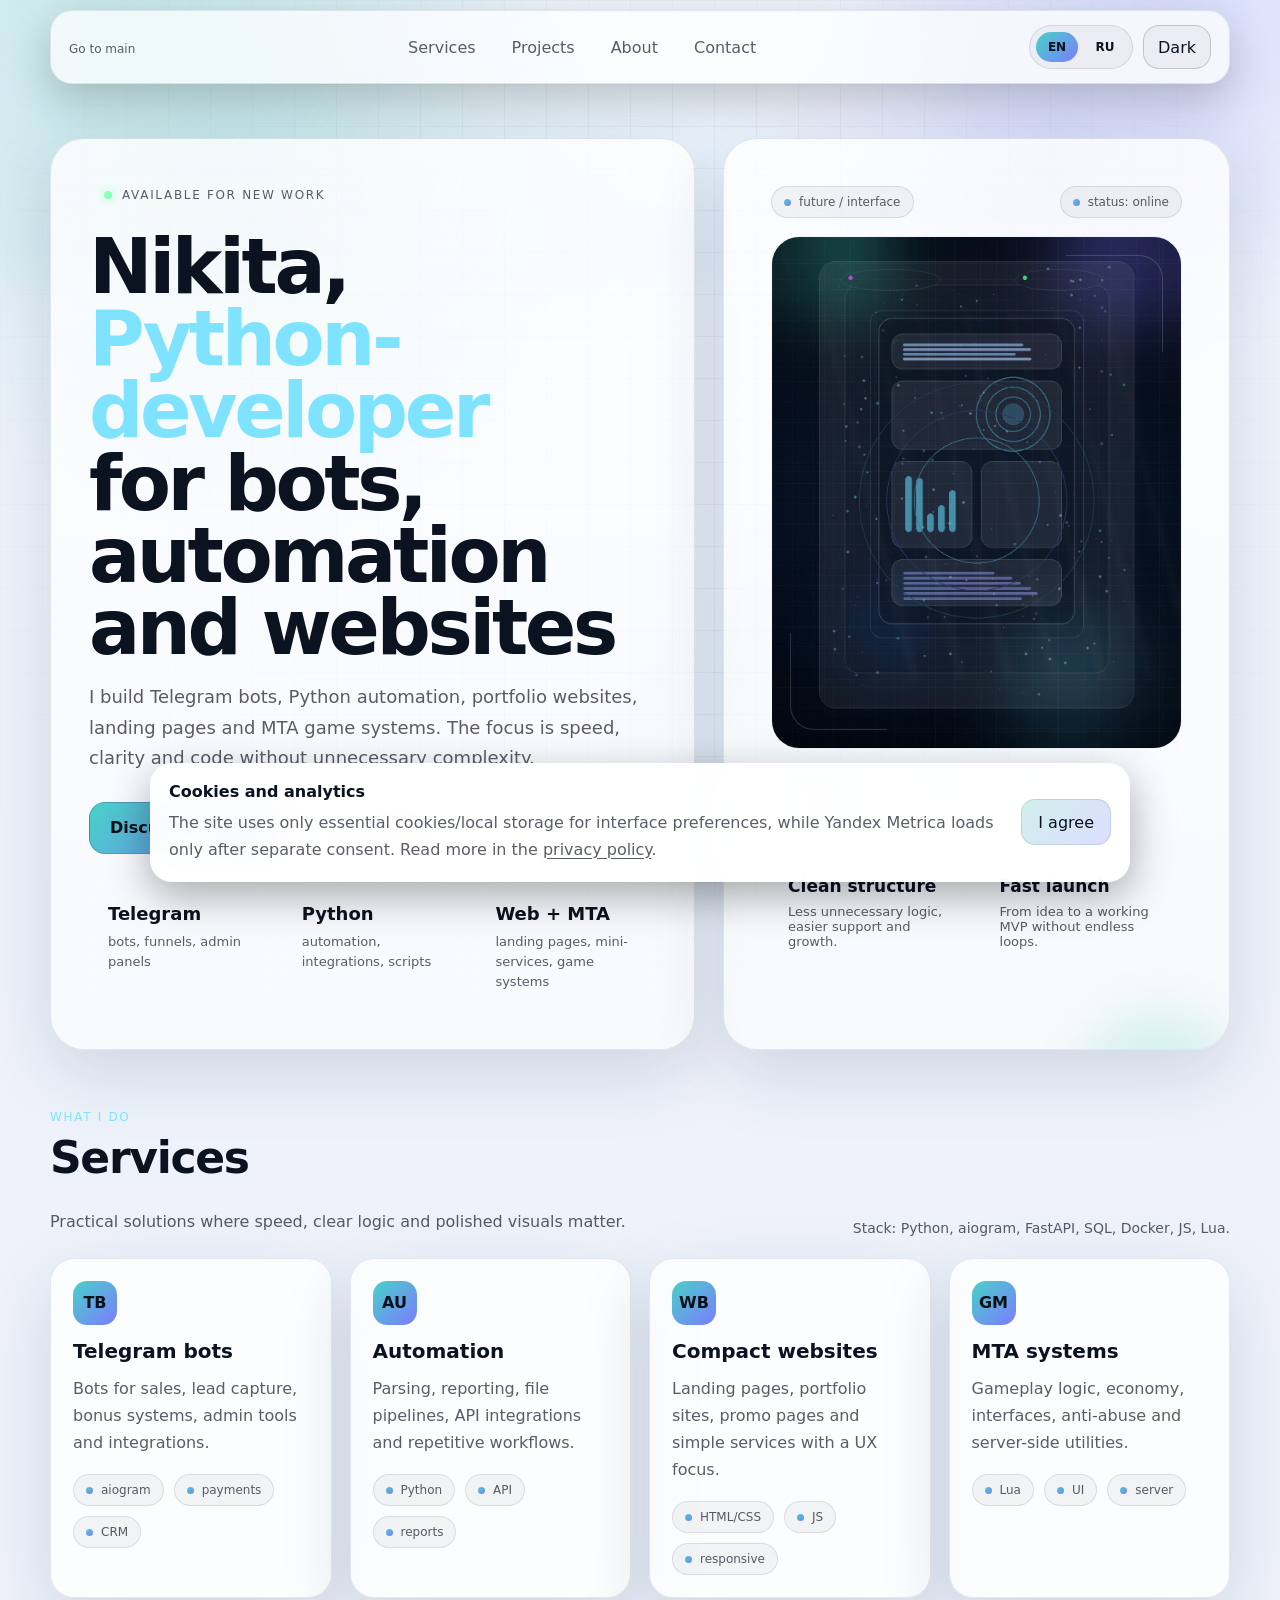
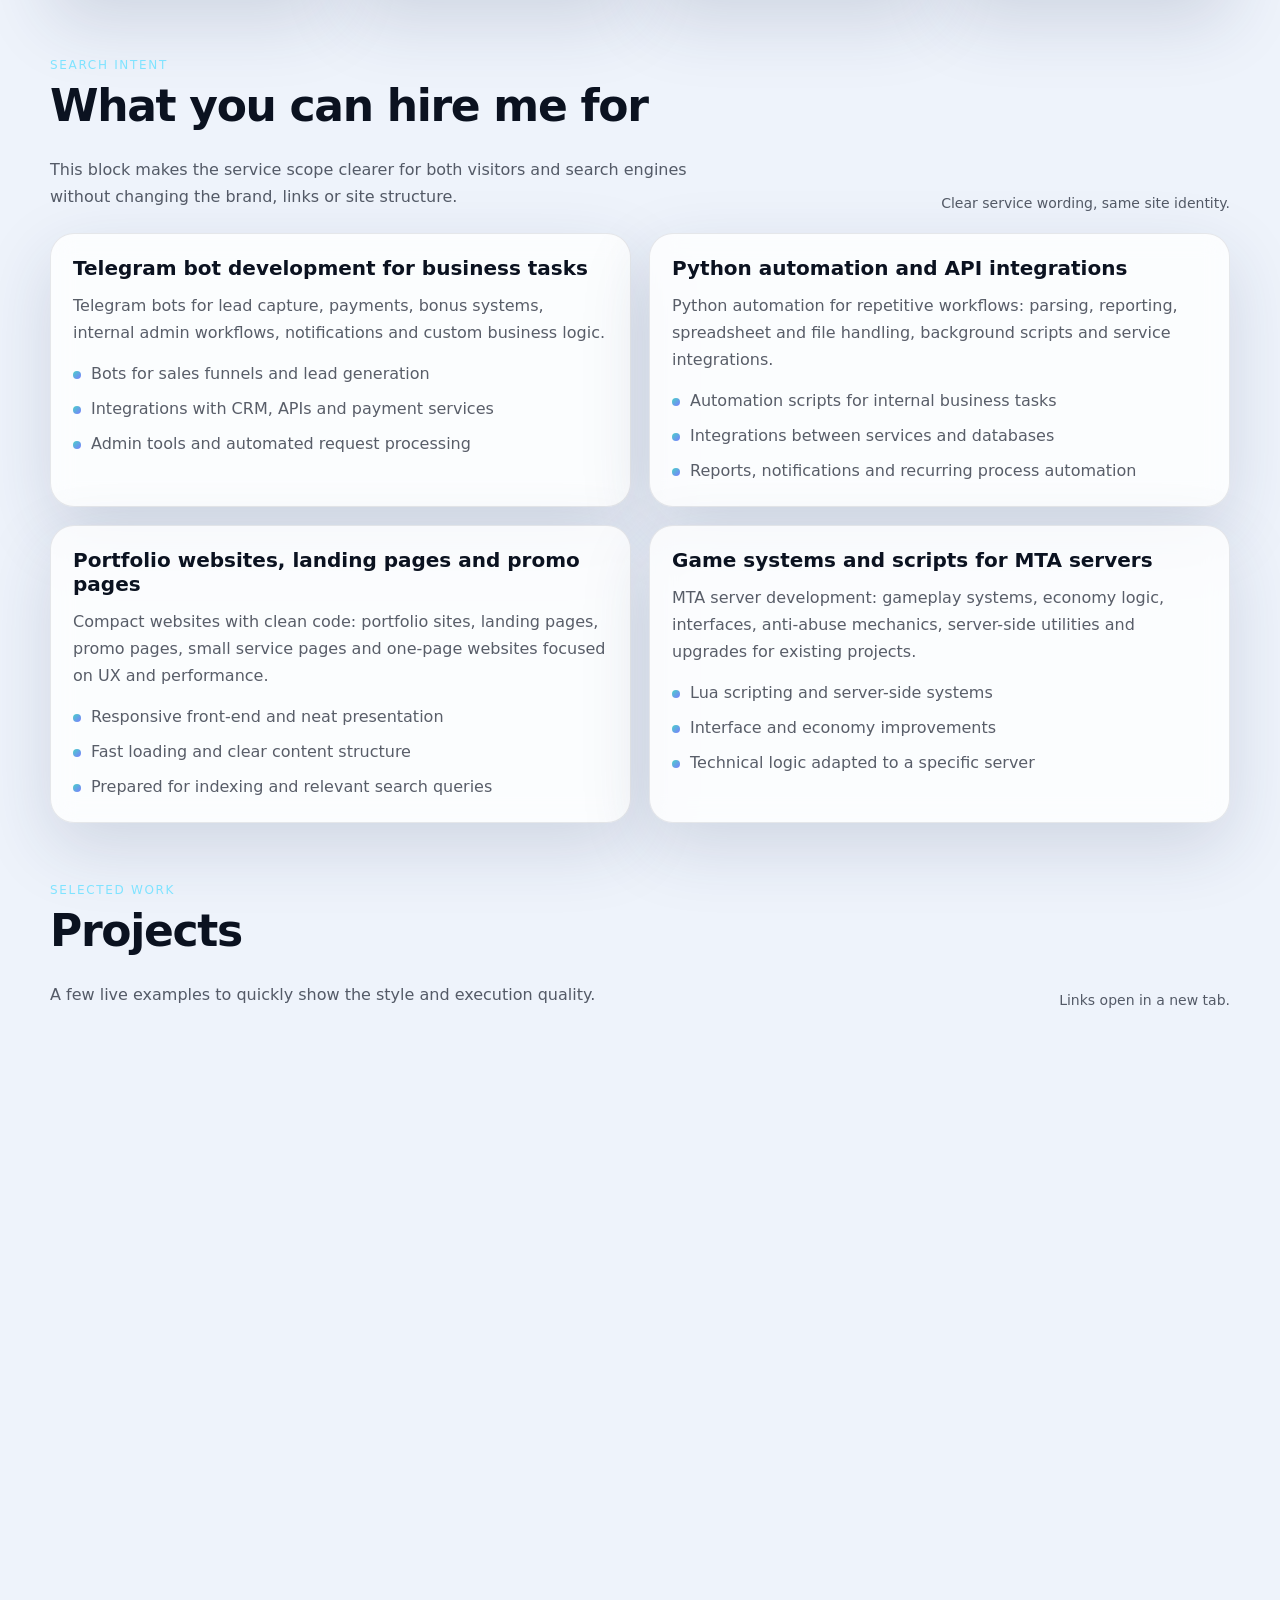
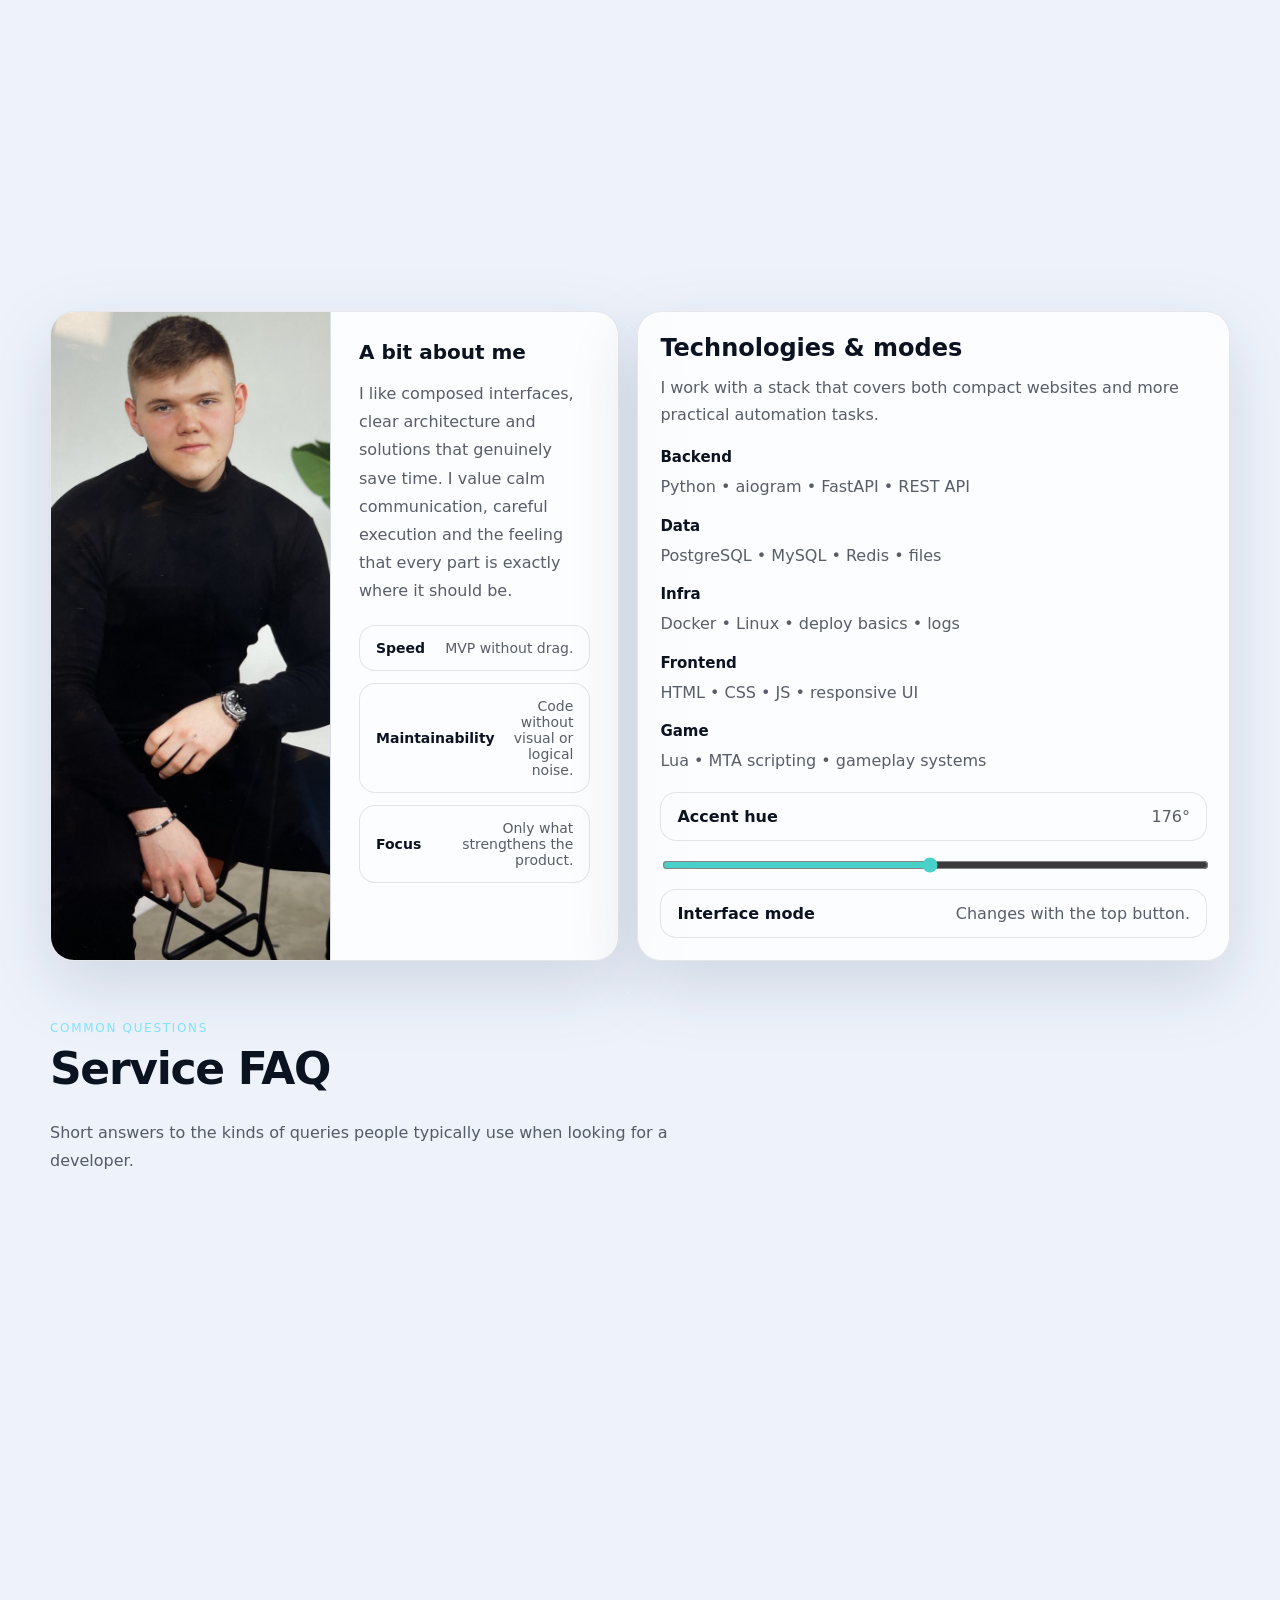
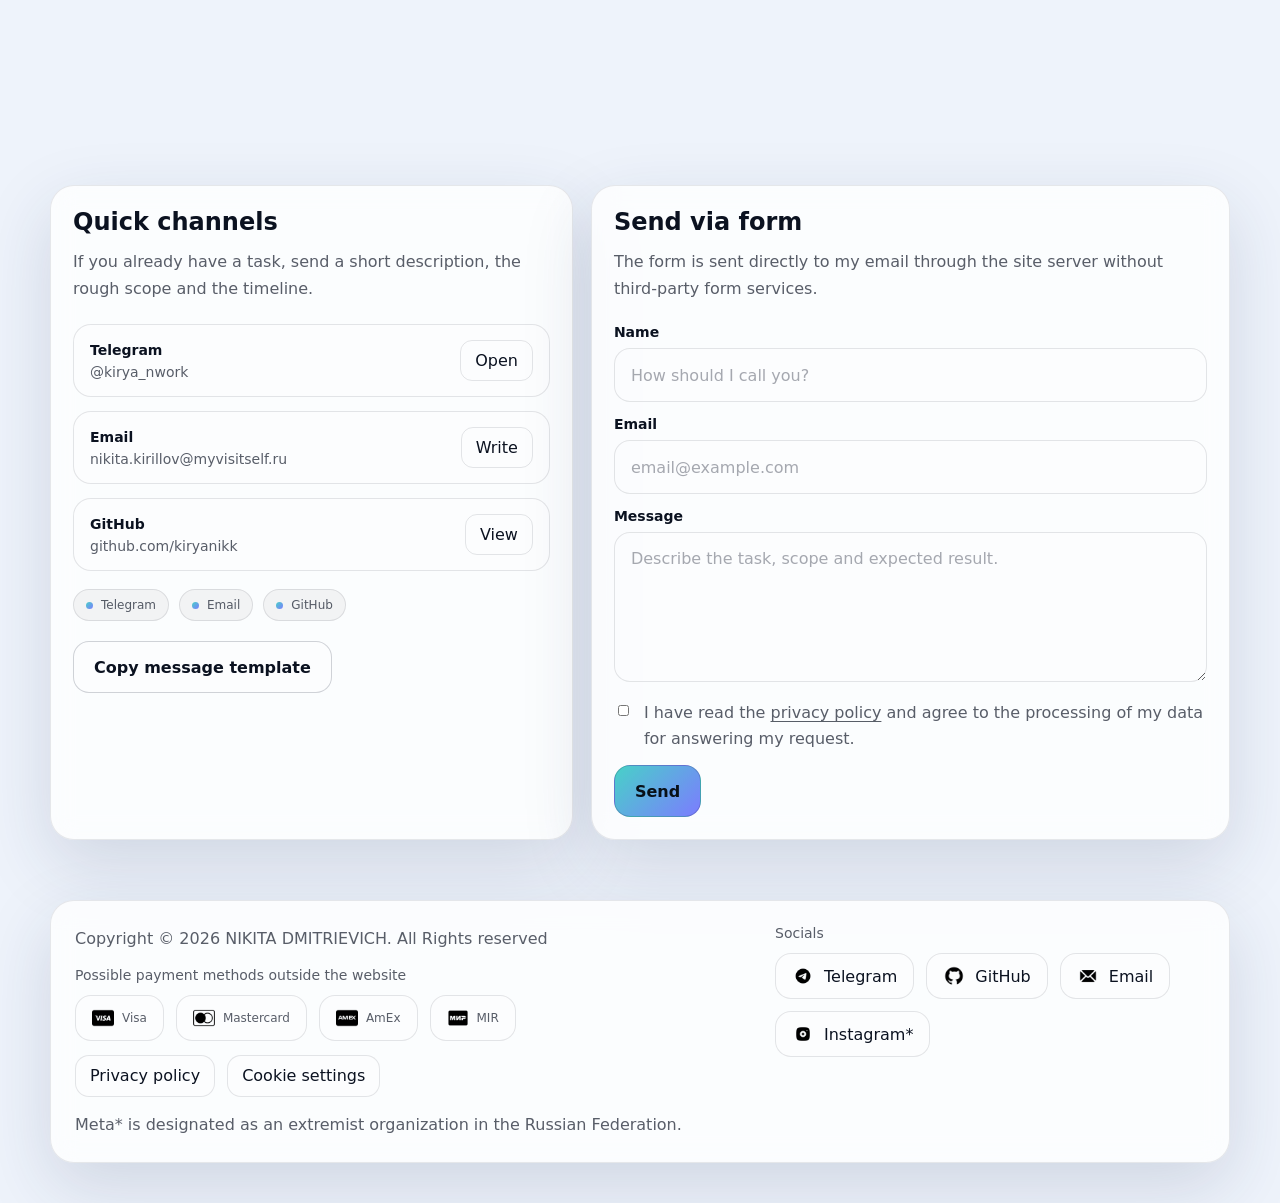
==== commit 71a7faee: "Add files via upload" ====
--- a/en/index.html
+++ b/en/index.html
@@ -60,6 +60,15 @@
   </script>
   <!-- /Top.Mail.Ru counter -->
 
+  <!-- Varioqub experiments -->
+  <script type="text/javascript">
+    (function(e, x, pe, r, i, me, nt){
+    e[i]=e[i]||function(){(e[i].a=e[i].a||[]).push(arguments)},
+    me=x.createElement(pe),me.async=1,me.src=r,nt=x.getElementsByTagName(pe)[0],me.addEventListener('error',function(){function cb(t){t=t[t.length-1],'function'==typeof t&&t({flags:{}})};Array.isArray(e[i].a)&&e[i].a.forEach(cb);e[i]=function(){cb(arguments)}}),nt.parentNode.insertBefore(me,nt)})
+    (window, document, 'script', 'https://abt.s3.yandex.net/expjs/latest/exp.js', 'ymab');
+    ymab('metrika.107723810', 'init'/*, {clientFeatures}, {callback}*/);
+  </script>
+
 
 </head>
 <body data-theme="dark">
@@ -276,20 +285,20 @@
           </div>
           <div class="project-tags"><span class="project-tag">mini-site</span><span class="project-tag">animation</span><span class="project-tag">UI</span></div>
           <div class="project-actions">
-            <a class="project-link project-link--main" href="https://kiryanikk.github.io/Couples/" target="_blank" rel="noopener noreferrer">Open project</a>
+            <a class="project-link project-link--main" href="https://myvisitself.ru/couples/" target="_blank" rel="noopener noreferrer">Open project</a>
           </div>
         </article>
         
         <article class="project-card reveal">
           <div class="project-top">
             <div>
-              <h3 class="card-title">Visit Altay</h3>
-              <p class="card-text">A responsive landing page with travel storytelling, sections and visual rhythm.</p>
-            </div>
-          </div>
-          <div class="project-tags"><span class="project-tag">landing</span><span class="project-tag">responsive</span><span class="project-tag">story</span></div>
+              <h3 class="card-title">Reading</h3>
+              <p class="card-text">A customizable text-based website.</p>
+            </div>
+          </div>
+          <div class="project-tags"><span class="project-tag">reading</span><span class="project-tag">custom</span><span class="project-tag">story</span></div>
           <div class="project-actions">
-            <a class="project-link project-link--main" href="https://kiryanikk.github.io/Visit-About-Altay/russian.html" target="_blank" rel="noopener noreferrer">Open landing page</a>
+            <a class="project-link project-link--main" href="https://myvisitself.ru/reading/" target="_blank" rel="noopener noreferrer">Open landing page</a>
           </div>
         </article>
         
